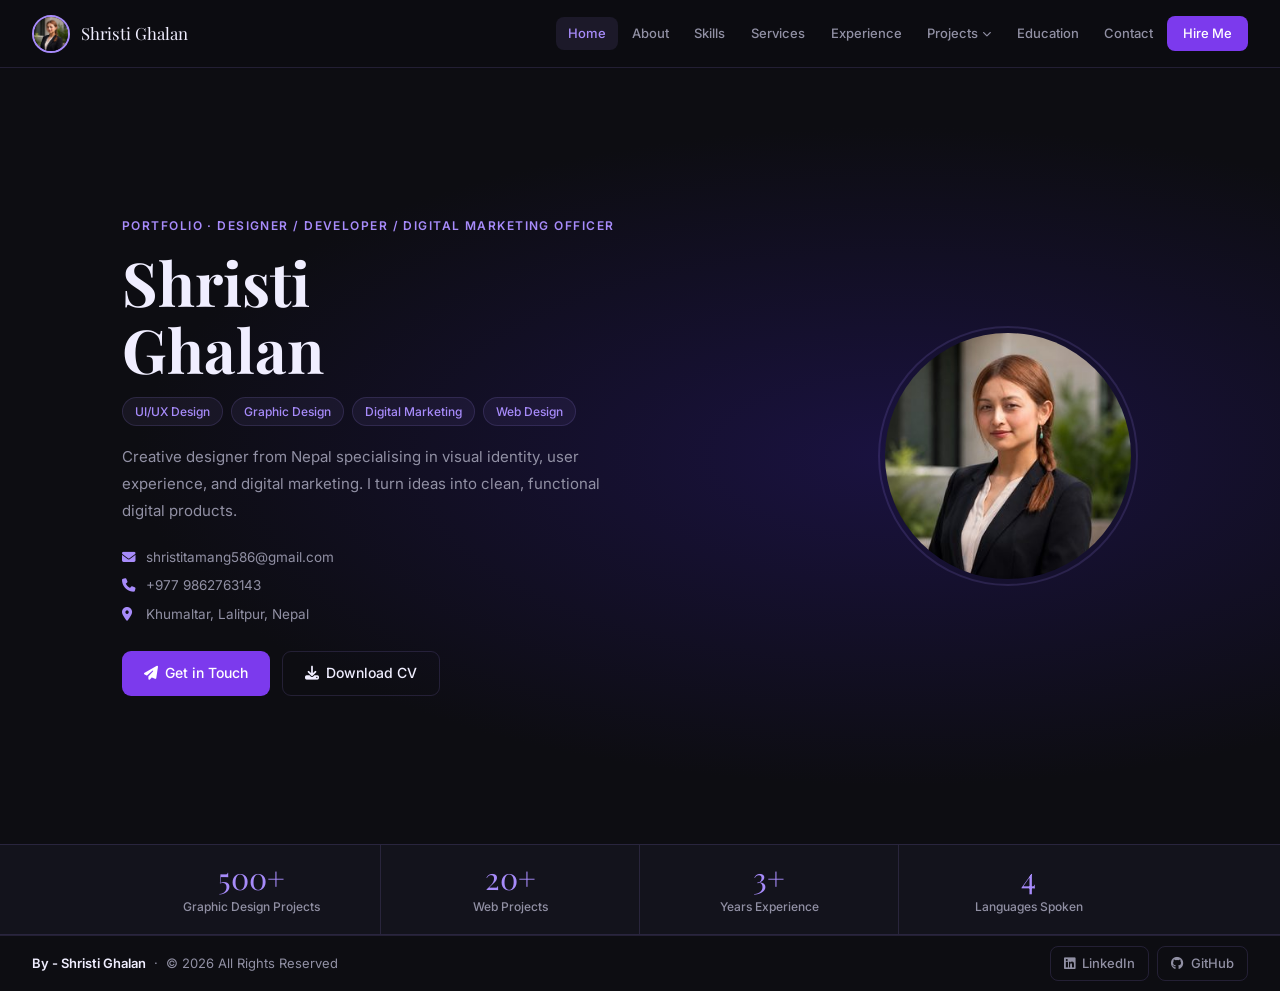
==== index.html @ a7d2b502 "Updated website design and content" ====
<!DOCTYPE html>
<html lang="en">
<head>
  <meta charset="UTF-8" />
  <meta name="viewport" content="width=device-width, initial-scale=1.0" />
  <title>Shristi Ghalan — Portfolio</title>
  <link rel="stylesheet" href="https://cdnjs.cloudflare.com/ajax/libs/font-awesome/6.5.0/css/all.min.css"/>
  <link href="https://fonts.googleapis.com/css2?family=Inter:wght@300;400;500;600;700&family=Playfair+Display:wght@700&display=swap" rel="stylesheet"/>
  <style>
    *,*::before,*::after{box-sizing:border-box;margin:0;padding:0}
    :root{
      --bg:#0d0d12;--bg2:#13131c;--bg3:#1a1a26;
      --accent:#a78bfa;--accent2:#7c3aed;
      --text:#f0eeff;--muted:#9190a4;
      --border:rgba(167,139,250,0.15);--radius:12px;
      --nav-h:68px;--footer-h:56px;
    }
    body{font-family:'Inter',sans-serif;background:var(--bg);color:var(--text);font-size:15px;line-height:1.6;min-height:100vh;display:flex;flex-direction:column;}

    /* ── NAV ── */
    nav{
      position:fixed;top:0;left:0;right:0;height:var(--nav-h);
      background:rgba(13,13,18,0.96);backdrop-filter:blur(16px);
      border-bottom:1px solid var(--border);z-index:1000;
      display:flex;align-items:center;justify-content:space-between;padding:0 2rem;gap:1rem;
    }
    .nav-brand{display:flex;align-items:center;gap:11px;cursor:pointer;text-decoration:none;flex-shrink:0;}
    .nav-avatar{width:38px;height:38px;border-radius:50%;border:2px solid var(--accent);object-fit:cover;flex-shrink:0;}
    .nav-name{font-family:'Playfair Display',serif;font-size:1.05rem;color:var(--text);line-height:1.1;}
    .nav-name small{display:block;font-family:'Inter',sans-serif;font-size:10.5px;color:var(--muted);font-weight:400;margin-top:1px;}
    .nav-links{display:flex;list-style:none;gap:0.1rem;align-items:center;flex-wrap:nowrap;}
    .nav-links>li{position:relative;}
    .nav-links>li>a,.nav-links>li>span{
      display:flex;align-items:center;gap:4px;padding:6px 12px;border-radius:8px;
      font-size:13px;font-weight:500;color:var(--muted);text-decoration:none;
      transition:color 0.2s,background 0.2s;cursor:pointer;white-space:nowrap;user-select:none;
    }
    .nav-links>li>a:hover,.nav-links>li>span:hover{color:var(--text);background:rgba(167,139,250,0.08);}
    .nav-links>li>a.active{color:var(--accent);background:rgba(167,139,250,0.1);}
    .chevron{font-size:9px;transition:transform 0.2s;}
    .nav-links li:hover .chevron{transform:rotate(180deg);}
    .dropdown{
      display:none;position:absolute;top:calc(100% + 6px);left:0;
      background:var(--bg2);border:1px solid var(--border);border-radius:var(--radius);
      min-width:195px;padding:6px;box-shadow:0 20px 50px rgba(0,0,0,0.6);
    }
    .nav-links li:hover .dropdown,.nav-links li:focus-within .dropdown{display:block;}
    .dropdown a{display:flex;align-items:center;gap:9px;padding:8px 12px;border-radius:8px;font-size:13px;color:var(--muted);text-decoration:none;transition:color 0.2s,background 0.2s;cursor:pointer;}
    .dropdown a:hover{color:var(--text);background:rgba(167,139,250,0.1);}
    .dropdown a i{width:15px;color:var(--accent);font-size:12px;}
    .nav-cta{background:var(--accent2)!important;color:#fff!important;border-radius:8px!important;padding:7px 16px!important;}
    .nav-cta:hover{background:#6d28d9!important;}

    /* ── CONTENT ── */
    #page-content{margin-top:var(--nav-h);flex:1;min-height:calc(100vh - var(--nav-h) - var(--footer-h));opacity:1;transition:opacity 0.18s ease;}
    #page-content.fade{opacity:0;}

    /* ── FOOTER ── */
    footer{
      height:var(--footer-h);border-top:1px solid var(--border);
      background:rgba(13,13,18,0.96);
      display:flex;align-items:center;justify-content:space-between;
      padding:0 2rem;flex-shrink:0;
    }
    .footer-brand{display:flex;align-items:center;gap:10px;}
    .footer-avatar{width:30px;height:30px;border-radius:50%;border:1.5px solid var(--border);object-fit:cover;}
    .footer-name{font-size:13px;color:var(--muted);}
    .footer-name strong{color:var(--text);font-weight:600;}
    .footer-socials{display:flex;gap:8px;}
    .social-btn{display:inline-flex;align-items:center;gap:7px;padding:6px 13px;border-radius:8px;background:transparent;border:1px solid var(--border);color:var(--muted);font-size:13px;font-weight:500;text-decoration:none;transition:all 0.2s;}
    .social-btn:hover{border-color:var(--accent);color:var(--accent);}

    /* ── SHARED ── */
    .page{max-width:1100px;margin:0 auto;padding:2.75rem 2rem 2rem;}
    .section-tag{font-size:11px;font-weight:600;letter-spacing:0.12em;color:var(--accent);text-transform:uppercase;margin-bottom:5px;}
    .section-title{font-family:'Playfair Display',serif;font-size:2rem;color:var(--text);margin-bottom:6px;}
    .section-divider{width:38px;height:3px;background:var(--accent2);border-radius:2px;margin-bottom:1.75rem;}
    .btn{display:inline-flex;align-items:center;gap:7px;padding:10px 22px;border-radius:9px;font-size:14px;font-weight:500;cursor:pointer;transition:all 0.2s;text-decoration:none;}
    .btn-primary{background:var(--accent2);color:#fff;border:none;}
    .btn-primary:hover{background:#6d28d9;transform:translateY(-1px);}
    .btn-outline{background:transparent;color:var(--text);border:1px solid var(--border);}
    .btn-outline:hover{border-color:var(--accent);color:var(--accent);transform:translateY(-1px);}
    .card{background:var(--bg2);border:1px solid var(--border);border-radius:var(--radius);}

    /* ── HOME ── */
    .hero-wrap{min-height:calc(100vh - var(--nav-h) - var(--footer-h));display:flex;align-items:center;background:radial-gradient(ellipse at 70% 50%,#1a1240 0%,#0d0d12 60%);}
    .hero-inner{max-width:1100px;margin:0 auto;padding:2.5rem 2rem;display:grid;grid-template-columns:1fr 300px;gap:3rem;align-items:center;width:100%;}
    .hero-label{font-size:12px;font-weight:600;letter-spacing:0.12em;color:var(--accent);text-transform:uppercase;margin-bottom:0.85rem;}
    .hero-name{font-family:'Playfair Display',serif;font-size:clamp(2.4rem,5vw,3.8rem);line-height:1.1;margin-bottom:0.85rem;}
    .role-badge{font-size:12px;font-weight:500;padding:4px 12px;border-radius:20px;border:1px solid var(--border);color:var(--accent);background:rgba(167,139,250,0.07);}
    .hero-contacts a{display:flex;align-items:center;gap:8px;font-size:13.5px;color:var(--muted);text-decoration:none;transition:color 0.2s;}
    .hero-contacts a:hover{color:var(--accent);}
    .hero-contacts a i{width:16px;color:var(--accent);}
    .hero-img-ring{width:260px;height:260px;border-radius:50%;border:2px solid var(--border);padding:5px;margin:0 auto;}
    .hero-img-ring img{width:100%;height:100%;object-fit:cover;border-radius:50%;}
    .stats-bar{background:var(--bg2);border-top:1px solid var(--border);border-bottom:1px solid var(--border);}
    .stats-inner{max-width:1100px;margin:0 auto;padding:0 2rem;display:grid;grid-template-columns:repeat(4,1fr);}
    .stat-item{padding:1.1rem 1rem;text-align:center;border-right:1px solid var(--border);}
    .stat-item:last-child{border-right:none;}
    .stat-num{font-family:'Playfair Display',serif;font-size:1.9rem;color:var(--accent);line-height:1;margin-bottom:4px;}
    .stat-label{font-size:12px;color:var(--muted);font-weight:500;}

    /* ── ABOUT ── */
    .about-grid{display:grid;grid-template-columns:1fr 1fr;gap:2.5rem;}
    .about-text{font-size:15px;color:var(--muted);line-height:1.85;}
    .about-hl{color:var(--text);font-weight:500;}
    .chip{font-size:12px;padding:4px 12px;border-radius:20px;background:var(--bg3);border:1px solid var(--border);color:var(--muted);}
    .info-card{padding:14px 18px;margin-bottom:10px;}
    .info-card:last-child{margin-bottom:0;}
    .info-card .lbl{font-size:11px;color:var(--muted);margin-bottom:3px;}
    .info-card .val{font-size:14.5px;font-weight:600;color:var(--text);}
    .info-card .sub{font-size:13px;color:var(--accent);margin-top:1px;}

    /* ── SKILLS ── */
    .skills-grid{display:grid;grid-template-columns:repeat(auto-fill,minmax(195px,1fr));gap:11px;}
    .skill-card{padding:13px 15px;display:flex;align-items:center;gap:11px;transition:border-color 0.2s,transform 0.2s;}
    .skill-card:hover{border-color:var(--accent);transform:translateY(-2px);}
    .skill-icon{width:34px;height:34px;border-radius:8px;background:rgba(167,139,250,0.12);display:flex;align-items:center;justify-content:center;color:var(--accent);font-size:15px;flex-shrink:0;}
    .skill-name{font-size:13px;font-weight:500;color:var(--text);}

    /* ── SERVICES ── */
    .services-grid{display:grid;grid-template-columns:repeat(auto-fill,minmax(160px,1fr));gap:12px;}
    .service-card{padding:20px 14px;text-align:center;transition:border-color 0.2s,transform 0.2s;}
    .service-card:hover{border-color:var(--accent);transform:translateY(-3px);}
    .service-card i{font-size:24px;color:var(--accent);margin-bottom:9px;display:block;}
    .service-card span{font-size:13px;font-weight:500;color:var(--text);}

    /* ── EXPERIENCE ── */
    .timeline{border-left:2px solid var(--border);padding-left:1.5rem;margin-left:0.5rem;}
    .exp-item{position:relative;padding-bottom:2rem;}
    .exp-item:last-child{padding-bottom:0;}
    .exp-dot{position:absolute;left:-1.95rem;top:6px;width:12px;height:12px;border-radius:50%;background:var(--accent);border:2px solid var(--bg);}
    .exp-dot.current{background:#22c55e;box-shadow:0 0 0 4px rgba(34,197,94,0.15);}
    .exp-company{font-size:11px;font-weight:600;letter-spacing:0.08em;color:var(--accent);text-transform:uppercase;margin-bottom:2px;}
    .exp-role{font-size:15px;font-weight:600;color:var(--text);margin-bottom:3px;}
    .exp-period{font-size:12px;color:var(--muted);margin-bottom:5px;}
    .exp-desc{font-size:13.5px;color:var(--muted);line-height:1.65;}
    .exp-bullets{font-size:13px;color:var(--muted);line-height:1.7;padding-left:1rem;margin-top:4px;}
    .exp-bullets li{margin-bottom:2px;}

    /* ── PROJECTS ── */
    .proj-tabs{display:flex;gap:8px;flex-wrap:wrap;margin-bottom:1.5rem;}
    .proj-tab{padding:6px 15px;border-radius:20px;font-size:13px;font-weight:500;border:1px solid var(--border);color:var(--muted);cursor:pointer;transition:all 0.2s;background:transparent;}
    .proj-tab:hover{border-color:var(--accent);color:var(--accent);}
    .proj-tab.active{background:var(--accent2);border-color:var(--accent2);color:#fff;}
    .proj-grid{display:grid;grid-template-columns:1fr 1fr;gap:14px;}
    .proj-card{padding:1.4rem;transition:border-color 0.2s,transform 0.2s;}
    .proj-card:hover{border-color:var(--accent);transform:translateY(-2px);}
    .proj-card-top{display:flex;align-items:flex-start;justify-content:space-between;margin-bottom:10px;}
    .proj-icon{width:42px;height:42px;border-radius:10px;background:rgba(167,139,250,0.12);display:flex;align-items:center;justify-content:center;color:var(--accent);font-size:19px;}
    .proj-tag{font-size:11px;padding:3px 10px;border-radius:20px;border:1px solid var(--border);color:var(--muted);}
    .proj-title{font-size:15px;font-weight:600;color:var(--text);margin-bottom:5px;}
    .proj-desc{font-size:13px;color:var(--muted);line-height:1.6;margin-bottom:0.85rem;}
    .proj-link{display:inline-flex;align-items:center;gap:6px;font-size:13px;font-weight:500;color:var(--accent);text-decoration:none;transition:gap 0.2s;}
    .proj-link:hover{gap:10px;}

    /* ── EDUCATION ── */
    .edu-card{padding:15px 20px;display:grid;grid-template-columns:1fr auto;gap:8px;align-items:start;margin-bottom:10px;}
    .edu-card:last-child{margin-bottom:0;}
    .edu-degree{font-size:15px;font-weight:600;color:var(--text);}
    .edu-school{font-size:13px;color:var(--muted);margin-top:2px;}
    .edu-year{font-size:12px;color:var(--accent);font-weight:500;white-space:nowrap;}

    /* ── CONTACT ── */
    .contact-grid{display:grid;grid-template-columns:1fr 1fr;gap:1.5rem;align-items:start;}
    .contact-row{display:flex;align-items:center;gap:12px;padding:13px 15px;margin-bottom:10px;}
    .contact-row:last-child{margin-bottom:0;}
    .contact-row-icon{width:36px;height:36px;border-radius:8px;background:rgba(167,139,250,0.12);display:flex;align-items:center;justify-content:center;color:var(--accent);font-size:15px;flex-shrink:0;}
    .contact-row-text span{display:block;font-size:11px;color:var(--muted);margin-bottom:2px;}
    .contact-row-text a,.contact-row-text p{font-size:14px;font-weight:500;color:var(--text);text-decoration:none;}
    .contact-row-text a:hover{color:var(--accent);}
    .contact-cta{background:linear-gradient(135deg,#1a1240,#1a1a26);border:1px solid var(--border);border-radius:var(--radius);padding:1.75rem;display:flex;flex-direction:column;gap:1rem;}
    .contact-cta h3{font-family:'Playfair Display',serif;font-size:1.4rem;color:var(--text);}
    .contact-cta p{font-size:14px;color:var(--muted);line-height:1.7;}

    /* ── HAMBURGER ── */
    .hamburger{
      display:none;flex-direction:column;justify-content:center;align-items:center;
      width:38px;height:38px;gap:5px;cursor:pointer;background:transparent;
      border:1px solid var(--border);border-radius:8px;flex-shrink:0;
      transition:border-color 0.2s;
    }
    .hamburger:hover{border-color:var(--accent);}
    .hamburger span{
      display:block;width:18px;height:2px;background:var(--muted);
      border-radius:2px;transition:all 0.3s ease;transform-origin:center;
    }
    .hamburger.open span:nth-child(1){transform:translateY(7px) rotate(45deg);background:var(--accent);}
    .hamburger.open span:nth-child(2){opacity:0;transform:scaleX(0);}
    .hamburger.open span:nth-child(3){transform:translateY(-7px) rotate(-45deg);background:var(--accent);}

    /* ── MOBILE NAV DRAWER ── */
    .mobile-nav{
      display:none;position:fixed;top:var(--nav-h);left:0;right:0;
      background:rgba(13,13,18,0.98);backdrop-filter:blur(20px);
      border-bottom:1px solid var(--border);z-index:999;
      padding:1rem 1.25rem 1.25rem;
      transform:translateY(-10px);opacity:0;
      transition:transform 0.25s ease,opacity 0.25s ease;
      pointer-events:none;
    }
    .mobile-nav.open{transform:translateY(0);opacity:1;pointer-events:all;}
    .mobile-nav a,.mobile-nav .mob-section-label{
      display:block;padding:10px 12px;border-radius:8px;
      font-size:14px;font-weight:500;color:var(--muted);text-decoration:none;
      transition:color 0.2s,background 0.2s;cursor:pointer;
    }
    .mobile-nav a:hover{color:var(--text);background:rgba(167,139,250,0.08);}
    .mobile-nav a.active{color:var(--accent);}
    .mobile-nav .mob-section-label{
      font-size:10px;font-weight:600;letter-spacing:0.1em;color:var(--accent);
      text-transform:uppercase;padding:10px 12px 4px;cursor:default;
    }
    .mobile-nav .mob-divider{height:1px;background:var(--border);margin:8px 0;}
    .mobile-nav .mob-cta{
      display:block;margin-top:10px;text-align:center;
      background:var(--accent2);color:#fff!important;border-radius:8px;
      padding:10px 16px;font-size:14px;font-weight:600;
    }
    .mobile-nav .mob-cta:hover{background:#6d28d9!important;}

    @media(max-width:768px){
      .hero-inner{grid-template-columns:1fr;}
      .hero-img-ring{display:none;}
      .stats-inner{grid-template-columns:repeat(2,1fr);}
      .stat-item:nth-child(2){border-right:none;}
      .about-grid,.contact-grid{grid-template-columns:1fr;}
      .proj-grid{grid-template-columns:1fr;}
      nav{padding:0 1rem;}
      .nav-name small{display:none;}
      .nav-links{display:none;}
      .hamburger{display:flex;}
      .mobile-nav{display:block;}
    }
  </style>
</head>
<body>

<nav>
  <span class="nav-brand" onclick="navigate('home')">
    <img src="[data-uri]" alt="Shristi" class="nav-avatar"/>
    <span class="nav-name">Shristi Ghalan</span>
  </span>
  <button class="hamburger" id="hamburger" aria-label="Toggle menu">
    <span></span><span></span><span></span>
  </button>
  <ul class="nav-links">
    <li><a data-page="home">Home</a></li>
    <li><a data-page="about">About</a></li>
    <li><a data-page="skills">Skills</a></li>
    <li><a data-page="services">Services</a></li>
    <li><a data-page="experience">Experience</a></li>
    <li>
      <span data-page="projects">Projects <i class="fas fa-chevron-down chevron"></i></span>
      <div class="dropdown">
        <a data-page="projects" data-filter="all"><i class="fas fa-layer-group"></i> All Projects</a>
        <a data-page="projects" data-filter="uiux"><i class="fas fa-pen-nib"></i> UI/UX Designs</a>
        <a data-page="projects" data-filter="graphic"><i class="fas fa-palette"></i> Graphic Design</a>
        <a data-page="projects" data-filter="web"><i class="fas fa-code"></i> Web Projects</a>
        <a data-page="projects" data-filter="marketing"><i class="fas fa-bullhorn"></i> Marketing Work</a>
      </div>
    </li>
    <li><a data-page="education">Education</a></li>
    <li><a data-page="contact">Contact</a></li>
    <li><a data-page="contact" class="nav-cta">Hire Me</a></li>
  </ul>
</nav>

<!-- MOBILE NAV DRAWER -->
<div class="mobile-nav" id="mobile-nav">
  <a data-page="home" class="mob-link">Home</a>
  <a data-page="about" class="mob-link">About</a>
  <a data-page="skills" class="mob-link">Skills</a>
  <a data-page="services" class="mob-link">Services</a>
  <a data-page="experience" class="mob-link">Experience</a>
  <div class="mob-divider"></div>
  <p class="mob-section-label">Projects</p>
  <a data-page="projects" data-filter="all" class="mob-link">· All Projects</a>
  <a data-page="projects" data-filter="uiux" class="mob-link">· UI/UX Designs</a>
  <a data-page="projects" data-filter="graphic" class="mob-link">· Graphic Design</a>
  <a data-page="projects" data-filter="web" class="mob-link">· Web Projects</a>
  <a data-page="projects" data-filter="marketing" class="mob-link">· Marketing Work</a>
  <div class="mob-divider"></div>
  <a data-page="education" class="mob-link">Education</a>
  <a data-page="contact" class="mob-cta mob-link">Hire Me</a>
</div>

<div id="page-content"></div>

<footer>
  <div class="footer-brand">
    <span class="footer-name"><strong>By - Shristi Ghalan</strong> &nbsp;·&nbsp; © 2026 All Rights Reserved</span>
  </div>
  <div class="footer-socials">
    <a href="https://www.linkedin.com/in/shristi-ghalan-7a5aa1260/" class="social-btn" target="_blank"><i class="fab fa-linkedin"></i> LinkedIn</a>
    <a href="https://github.com/shristi-pro" class="social-btn" target="_blank"><i class="fab fa-github"></i> GitHub</a>
  </div>
</footer>

<!-- TEMPLATES -->
<template id="tpl-home">
<div class="hero-wrap">
  <div class="hero-inner">
    <div>
      <p class="hero-label">Portfolio · Designer / Developer / Digital Marketing Officer</p>
      <h1 class="hero-name">Shristi<br>Ghalan</h1>
      <div style="display:flex;flex-wrap:wrap;gap:8px;margin-bottom:1.1rem;">
        <span class="role-badge">UI/UX Design</span>
        <span class="role-badge">Graphic Design</span>
        <span class="role-badge">Digital Marketing</span>
        <span class="role-badge">Web Design</span>
      </div>
      <p style="font-size:15px;color:var(--muted);line-height:1.8;max-width:500px;margin-bottom:1.4rem;">
        Creative designer from Nepal specialising in visual identity, user experience, and digital marketing.
        I turn ideas into clean, functional digital products.
      </p>
      <div class="hero-contacts" style="display:flex;flex-direction:column;gap:7px;margin-bottom:1.6rem;">
        <a href="mailto:shristitamang586@gmail.com"><i class="fas fa-envelope"></i> shristitamang586@gmail.com</a>
        <a href="tel:+9779862763143"><i class="fas fa-phone"></i> +977 9862763143</a>
        <a><i class="fas fa-map-marker-alt"></i> Khumaltar, Lalitpur, Nepal</a>
      </div>
      <div style="display:flex;gap:12px;flex-wrap:wrap;">
        <a class="btn btn-primary" onclick="navigate('contact')"><i class="fas fa-paper-plane"></i> Get in Touch</a>
        <a href="images/Shristi-Ghalan-CV.pdf" class="btn btn-outline" download><i class="fas fa-download"></i> Download CV</a>
      </div>
    </div>
    <div>
      <div class="hero-img-ring">
        <img src="[data-uri]" alt="Shristi Ghalan"/>
      </div>
    </div>
  </div>
</div>
<div class="stats-bar">
  <div class="stats-inner">
    <div class="stat-item"><div class="stat-num">500+</div><div class="stat-label">Graphic Design Projects</div></div>
    <div class="stat-item"><div class="stat-num">20+</div><div class="stat-label">Web Projects</div></div>
    <div class="stat-item"><div class="stat-num">3+</div><div class="stat-label">Years Experience</div></div>
    <div class="stat-item"><div class="stat-num">4</div><div class="stat-label">Languages Spoken</div></div>
  </div>
</div>
</template>

<template id="tpl-about">
<div class="page">
  <p class="section-tag">About</p>
  <h2 class="section-title">Designing with purpose &amp; clarity</h2>
  <div class="section-divider"></div>
  <div class="about-grid">
    <div>
      <p class="about-text">I'm a <span class="about-hl">UI/UX Designer, Graphic Designer, and Web Developer</span> based in Lalitpur, Nepal. I specialise in turning complex ideas into visually appealing, functional digital products — from brand identities to full web experiences.</p>
      <p class="about-text" style="margin-top:0.9rem;">My background spans digital marketing, front-end development, and branding, giving me a well-rounded view of how design, code, and strategy intersect to deliver real results.</p>
      <p class="about-text" style="margin-top:0.9rem;">Born: <span class="about-hl">20 September 2003</span>, Konjyosome, Lalitpur. Nationality: <span class="about-hl">Nepalese</span>.</p>
      <div style="margin-top:1.5rem;">
        <p style="font-size:12px;font-weight:600;letter-spacing:0.08em;color:var(--accent);text-transform:uppercase;margin-bottom:8px;">Languages</p>
        <div style="display:flex;flex-wrap:wrap;gap:8px;">
          <span class="chip">English</span><span class="chip">Nepali</span><span class="chip">Hindi</span><span class="chip">Tamang</span>
        </div>
      </div>
      <div style="margin-top:1.75rem;display:flex;gap:12px;flex-wrap:wrap;">
        <a class="btn btn-primary" onclick="navigate('contact')"><i class="fas fa-paper-plane"></i> Get in Touch</a>
        <a href="images/Shristi-Ghalan-CV.pdf" class="btn btn-outline" download><i class="fas fa-download"></i> Download CV</a>
      </div>
    </div>
    <div>
      <div class="card info-card"><p class="lbl">Current Role</p><p class="val">Digital Marketing Officer / Graphic Designer / SEO</p><p class="sub">Velonix Technologies · May 2026 – Present</p></div>
      <div class="card info-card"><p class="lbl">Available for</p><p class="val">Freelance &amp; Full-time Roles</p></div>
      <div class="card info-card"><p class="lbl">Tools I use daily</p><p class="val">Canva · WordPress · VS Code · Metricool · ClickUp · Social media platforms (Instagram, Facebook, Twitter, LinkedIn, Tiktok) </p></div>
    </div>
  </div>
</div>
</template>

<template id="tpl-skills">
<div class="page">
  <p class="section-tag">Capabilities</p>
  <h2 class="section-title">Skills</h2>
  <div class="section-divider"></div>
  <div style="margin-bottom:1.5rem;">
    <p style="font-size:12px;font-weight:600;letter-spacing:0.08em;color:var(--accent);text-transform:uppercase;margin-bottom:10px;">UI/UX &amp; Graphic Design</p>
    <div class="skills-grid">
      <div class="card skill-card"><div class="skill-icon"><i class="fas fa-pencil-ruler"></i></div><span class="skill-name">UI/UX Design &amp; Wireframing</span></div>
      <div class="card skill-card"><div class="skill-icon"><i class="fas fa-mobile-alt"></i></div><span class="skill-name">Responsive Design</span></div>
      <div class="card skill-card"><div class="skill-icon"><i class="fas fa-paint-brush"></i></div><span class="skill-name">Graphic Design &amp; Branding</span></div>
      <div class="card skill-card"><div class="skill-icon"><i class="fas fa-layer-group"></i></div><span class="skill-name">Brand Identity Design</span></div>
      <div class="card skill-card"><div class="skill-icon"><i class="fas fa-image"></i></div><span class="skill-name">Social Media &amp; Poster Design</span></div>
      <div class="card skill-card"><div class="skill-icon"><i class="fab fa-figma"></i></div><span class="skill-name">Figma &amp; Canva</span></div>
    </div>
  </div>
  <div style="margin-bottom:1.5rem;">
    <p style="font-size:12px;font-weight:600;letter-spacing:0.08em;color:var(--accent);text-transform:uppercase;margin-bottom:10px;">Digital Marketing &amp; Web</p>
    <div class="skills-grid">
      <div class="card skill-card"><div class="skill-icon"><i class="fas fa-bullhorn"></i></div><span class="skill-name">Social Media Marketing</span></div>
      <div class="card skill-card"><div class="skill-icon"><i class="fas fa-search"></i></div><span class="skill-name">SEO</span></div>
      <div class="card skill-card"><div class="skill-icon"><i class="fab fa-wordpress"></i></div><span class="skill-name">WordPress</span></div>
      <div class="card skill-card"><div class="skill-icon"><i class="fas fa-code"></i></div><span class="skill-name">HTML &amp; CSS</span></div>
      <div class="card skill-card"><div class="skill-icon"><i class="fas fa-chart-line"></i></div><span class="skill-name">Content Planning &amp; Strategy</span></div>
      <div class="card skill-card"><div class="skill-icon"><i class="fas fa-video"></i></div><span class="skill-name">Content Creation</span></div>
    </div>
  </div>
  <div>
    <p style="font-size:12px;font-weight:600;letter-spacing:0.08em;color:var(--accent);text-transform:uppercase;margin-bottom:10px;">Tools &amp; Professional</p>
    <div class="skills-grid">
      <div class="card skill-card"><div class="skill-icon"><i class="fas fa-tasks"></i></div><span class="skill-name">ClickUp (Project Management)</span></div>
      <div class="card skill-card"><div class="skill-icon"><i class="fas fa-file-word"></i></div><span class="skill-name">Microsoft Office Suite</span></div>
      <div class="card skill-card"><div class="skill-icon"><i class="fas fa-users"></i></div><span class="skill-name">Team Collaboration</span></div>
      <div class="card skill-card"><div class="skill-icon"><i class="fas fa-lightbulb"></i></div><span class="skill-name">Creative Thinking</span></div>
    </div>
  </div>
</div>
</template>

<template id="tpl-services">
<div class="page">
  <p class="section-tag">What I offer</p>
  <h2 class="section-title">Services</h2>
  <div class="section-divider"></div>
  <div class="services-grid">
    <div class="card service-card"><i class="fas fa-pen-nib"></i><span>UI/UX Design</span></div>
    <div class="card service-card"><i class="fas fa-globe"></i><span>Website Design</span></div>
    <div class="card service-card"><i class="fas fa-code"></i><span>Front-End Development</span></div>
    <div class="card service-card"><i class="fas fa-trademark"></i><span>Logo Design</span></div>
    <div class="card service-card"><i class="fas fa-image"></i><span>Poster Design</span></div>
    <div class="card service-card"><i class="fas fa-fingerprint"></i><span>Brand Identity</span></div>
    <div class="card service-card"><i class="fas fa-share-alt"></i><span>Social Media Design</span></div>
    <div class="card service-card"><i class="fas fa-box-open"></i><span>Packaging Design</span></div>
    <div class="card service-card"><i class="fas fa-search"></i><span>SEO</span></div>
    <div class="card service-card"><i class="fab fa-wordpress"></i><span>WordPress Management</span></div>
  </div>
  <div style="margin-top:2rem;background:var(--bg2);border:1px solid var(--border);border-radius:var(--radius);padding:1.75rem;display:flex;align-items:center;justify-content:space-between;flex-wrap:wrap;gap:1.25rem;">
    <div>
      <p style="font-size:1.05rem;font-weight:600;color:var(--text);margin-bottom:5px;">Ready to work together?</p>
      <p style="font-size:14px;color:var(--muted);">Let's discuss your project and bring your vision to life.</p>
    </div>
    <a class="btn btn-primary" onclick="navigate('contact')"><i class="fas fa-paper-plane"></i> Start a Project</a>
  </div>
</div>
</template>

<template id="tpl-experience">
<div class="page">
  <p class="section-tag">Career</p>
  <h2 class="section-title">Work Experience</h2>
  <div class="section-divider"></div>
  <div class="timeline">
    <div class="exp-item">
      <div class="exp-dot current"></div>
      <p class="exp-company">Velonix Technologies</p>
      <p class="exp-role">Digital Marketing Officer / Graphic Designer</p>
      <p class="exp-period"><i class="fas fa-calendar-alt" style="margin-right:4px;"></i>May 2026 – Present</p>
      <ul class="exp-bullets">
        <li>Designed social media posts, branding, packaging, and promotional graphics.</li>
        <li>Managed digital marketing tasks including SEO and WordPress updates.</li>
        <li>Used ClickUp for project management and collaborated on creative strategies.</li>
      </ul>
    </div>
    <div class="exp-item">
      <div class="exp-dot"></div>
      <p class="exp-company">Laba IT Training Center</p>
      <p class="exp-role">Operations &amp; Digital Marketing Officer</p>
      <p class="exp-period"><i class="fas fa-calendar-alt" style="margin-right:4px;"></i>Feb 2025 – Apr 2026</p>
      <ul class="exp-bullets">
        <li>Supported digital marketing campaigns, content planning, and brand communication.</li>
        <li>Designed social media graphics, promotional materials, and digital content.</li>
        <li>Assisted in website content management and online brand presence.</li>
        <li>Coordinated marketing activities, documentation, and internal communication.</li>
      </ul>
    </div>
    <div class="exp-item">
      <div class="exp-dot"></div>
      <p class="exp-company">Laba IT Training Center</p>
      <p class="exp-role">Digital Marketing Intern</p>
      <p class="exp-period"><i class="fas fa-calendar-alt" style="margin-right:4px;"></i>Sep 2024 – Dec 2024</p>
      <ul class="exp-bullets">
        <li>Assisted in social media management, content creation, and campaign execution.</li>
        <li>Designed marketing materials, promotional graphics, and visual content.</li>
        <li>Gained practical experience in digital marketing and content strategy.</li>
      </ul>
    </div>
    <div class="exp-item">
      <div class="exp-dot"></div>
      <p class="exp-company">WorldLink (Kalash Services Pvt. Ltd.)</p>
      <p class="exp-role">Customer Support Representative</p>
      <p class="exp-period"><i class="fas fa-calendar-alt" style="margin-right:4px;"></i>Jun 2022 – Sep 2022</p>
      <ul class="exp-bullets">
        <li>Handled customer inquiries and communication.</li>
        <li>Solved basic network issues and developed problem-solving skills.</li>
      </ul>
    </div>
  </div>
</div>
</template>

<template id="tpl-projects">
<div class="page">
  <p class="section-tag">Work</p>
  <h2 class="section-title">Projects</h2>
  <div class="section-divider"></div>
  <div class="proj-tabs">
    <button class="proj-tab active" data-filter="all">All</button>
    <button class="proj-tab" data-filter="uiux">UI/UX Design</button>
    <button class="proj-tab" data-filter="graphic">Graphic Design</button>
    <button class="proj-tab" data-filter="web">Web Projects</button>
    <button class="proj-tab" data-filter="marketing">Marketing</button>
  </div>
  <div class="proj-grid" id="proj-grid">
    <div class="card proj-card" data-cat="uiux">
      <div class="proj-card-top"><div class="proj-icon"><i class="fas fa-pen-nib"></i></div><span class="proj-tag">UI/UX</span></div>
      <p class="proj-title">UI/UX Design Portfolio</p>
      <p class="proj-desc">Wireframes, prototypes, and responsive UI designs across web and mobile. Covers user flows, component systems, and interactive prototypes.</p>
      <a href="images/UIUX.pdf" target="_blank" class="proj-link">View Designs <i class="fas fa-arrow-right"></i></a>
    </div>
    <div class="card proj-card" data-cat="graphic">
      <div class="proj-card-top"><div class="proj-icon"><i class="fas fa-palette"></i></div><span class="proj-tag">Graphic</span></div>
      <p class="proj-title">Graphic Design Work</p>
      <p class="proj-desc">Posters, logos, brand identities, and social media graphics for real clients. Includes print-ready and digital-format deliverables.</p>
      <a href="images/Graphics.pdf" target="_blank" class="proj-link">View Designs <i class="fas fa-arrow-right"></i></a>
    </div>
    <div class="card proj-card" data-cat="web">
      <div class="proj-card-top"><div class="proj-icon"><i class="fas fa-code"></i></div><span class="proj-tag">Web</span></div>
      <p class="proj-title">Web Design &amp; Development</p>
      <p class="proj-desc">Responsive website interfaces and landing pages built with HTML, CSS, and Bootstrap. Portfolio websites and UI-focused frontend projects.</p>
      <a href="https://github.com/shristi-pro" target="_blank" class="proj-link">View on GitHub <i class="fas fa-arrow-right"></i></a>
    </div>
    <div class="card proj-card" data-cat="marketing">
      <div class="proj-card-top"><div class="proj-icon"><i class="fas fa-bullhorn"></i></div><span class="proj-tag">Marketing</span></div>
      <p class="proj-title">Digital Marketing Campaigns</p>
      <p class="proj-desc">Social media campaigns, content strategies, SEO work, and WordPress management delivered for multiple organisations across Nepal.</p>
      <a href="#" class="proj-link">View Work <i class="fas fa-arrow-right"></i></a>
    </div>
    <div class="card proj-card" data-cat="uiux web">
      <div class="proj-card-top"><div class="proj-icon"><i class="fas fa-mobile-alt"></i></div><span class="proj-tag">UI/UX · Web</span></div>
      <p class="proj-title">Mobile App Prototypes</p>
      <p class="proj-desc">High-fidelity Figma prototypes for iOS and Android apps — onboarding flows, dashboards, and full design systems.</p>
      <a href="images/UIUX.pdf" target="_blank" class="proj-link">View Prototypes <i class="fas fa-arrow-right"></i></a>
    </div>
    <div class="card proj-card" data-cat="graphic marketing">
      <div class="proj-card-top"><div class="proj-icon"><i class="fas fa-box-open"></i></div><span class="proj-tag">Graphic · Marketing</span></div>
      <p class="proj-title">Brand Identity &amp; Packaging</p>
      <p class="proj-desc">Complete brand identity packages including logo, colour palette, typography guidelines, and product packaging designs.</p>
      <a href="images/Graphics.pdf" target="_blank" class="proj-link">View Designs <i class="fas fa-arrow-right"></i></a>
    </div>
  </div>
</div>
</template>

<template id="tpl-education">
<div class="page">
  <p class="section-tag">Background</p>
  <h2 class="section-title">Education</h2>
  <div class="section-divider"></div>
  <div style="max-width:700px;">
    <div class="card edu-card"><div><p class="edu-degree">B.Sc. Information Technology (Hons)</p><p class="edu-school">Asia Pacific University of Technology &amp; Innovation (APU / APIIT)</p></div><span class="edu-year">2022 – 2025</span></div>
    <div class="card edu-card"><div><p class="edu-degree">+2 Science</p><p class="edu-school">Einstein Academy, Nepal</p></div><span class="edu-year">2019 – 2021</span></div>
  </div>
</div>
</template>

<template id="tpl-contact">
<div class="page">
  <p class="section-tag">Let's Talk</p>
  <h2 class="section-title">Contact Me</h2>
  <div class="section-divider"></div>
  <div class="contact-grid">
    <div>
      <div class="card contact-row"><div class="contact-row-icon"><i class="fas fa-envelope"></i></div><div class="contact-row-text"><span>Email</span><a href="mailto:shristitamang586@gmail.com">shristitamang586@gmail.com</a></div></div>
      <div class="card contact-row"><div class="contact-row-icon"><i class="fas fa-phone"></i></div><div class="contact-row-text"><span>Phone</span><a href="tel:+9779862763143">+977 9862763143</a></div></div>
      <div class="card contact-row"><div class="contact-row-icon"><i class="fas fa-map-marker-alt"></i></div><div class="contact-row-text"><span>Location</span><p>Khumaltar, Lalitpur, Nepal</p></div></div>
      <div style="display:flex;gap:10px;margin-top:12px;flex-wrap:wrap;">
        <a href="https://www.linkedin.com/in/shristi-ghalan-7a5aa1260/" class="social-btn" target="_blank"><i class="fab fa-linkedin"></i> LinkedIn</a>
        <a href="https://github.com/shristi-pro" class="social-btn" target="_blank"><i class="fab fa-github"></i> GitHub</a>
      </div>
    </div>
    <div class="contact-cta">
      <h3>Open to opportunities</h3>
      <p>Whether you need a designer for a project, a freelance collaborator, or want to discuss a full-time role — I'd love to hear from you.</p>
      <a href="mailto:shristitamang586@gmail.com" class="btn btn-primary" style="align-self:flex-start;"><i class="fas fa-paper-plane"></i> Send Email</a>
      <a href="images/Shristi-Ghalan-CV.pdf" class="btn btn-outline" download style="align-self:flex-start;"><i class="fas fa-download"></i> Download CV</a>
    </div>
  </div>
</div>
</template>

<script>
  const content = document.getElementById('page-content');
  let currentPage = '';
  let pendingFilter = null;

  function navigate(page, filter) {
    if (page === currentPage && !filter) return;
    pendingFilter = filter || null;
    content.classList.add('fade');
    setTimeout(() => loadPage(page), 180);
  }

  function loadPage(page) {
    const tpl = document.getElementById('tpl-' + page);
    if (!tpl) return;
    content.innerHTML = '';
    content.appendChild(tpl.content.cloneNode(true));
    if (page === 'projects') {
      const filter = pendingFilter || 'all';
      pendingFilter = null;
      activateProjectFilter(filter);
      content.querySelectorAll('.proj-tab').forEach(tab => {
        tab.addEventListener('click', () => activateProjectFilter(tab.dataset.filter));
      });
    }
    currentPage = page;
    document.querySelectorAll('.nav-links [data-page]').forEach(el => el.classList.remove('active'));
    document.querySelectorAll(`.nav-links [data-page="${page}"]`).forEach(el => el.classList.add('active'));
    content.classList.remove('fade');
    window.scrollTo(0, 0);
  }

  function activateProjectFilter(filter) {
    document.querySelectorAll('.proj-tab').forEach(t => t.classList.toggle('active', t.dataset.filter === filter));
    document.querySelectorAll('#proj-grid .proj-card').forEach(card => {
      const cats = card.dataset.cat || '';
      card.style.display = (filter === 'all' || cats.includes(filter)) ? '' : 'none';
    });
  }

  document.querySelector('nav').addEventListener('click', e => {
    const el = e.target.closest('[data-page]');
    if (!el) return;
    e.preventDefault();
    navigate(el.dataset.page, el.dataset.filter || null);
  });

  // Hamburger toggle
  const hamburger = document.getElementById('hamburger');
  const mobileNav = document.getElementById('mobile-nav');

  hamburger.addEventListener('click', () => {
    hamburger.classList.toggle('open');
    mobileNav.classList.toggle('open');
  });

  // Mobile nav link clicks
  mobileNav.addEventListener('click', e => {
    const el = e.target.closest('[data-page]');
    if (!el) return;
    e.preventDefault();
    hamburger.classList.remove('open');
    mobileNav.classList.remove('open');
    navigate(el.dataset.page, el.dataset.filter || null);
  });

  // Close mobile nav when clicking outside
  document.addEventListener('click', e => {
    if (!hamburger.contains(e.target) && !mobileNav.contains(e.target)) {
      hamburger.classList.remove('open');
      mobileNav.classList.remove('open');
    }
  });

  loadPage('home');
</script>
</body>
</html>
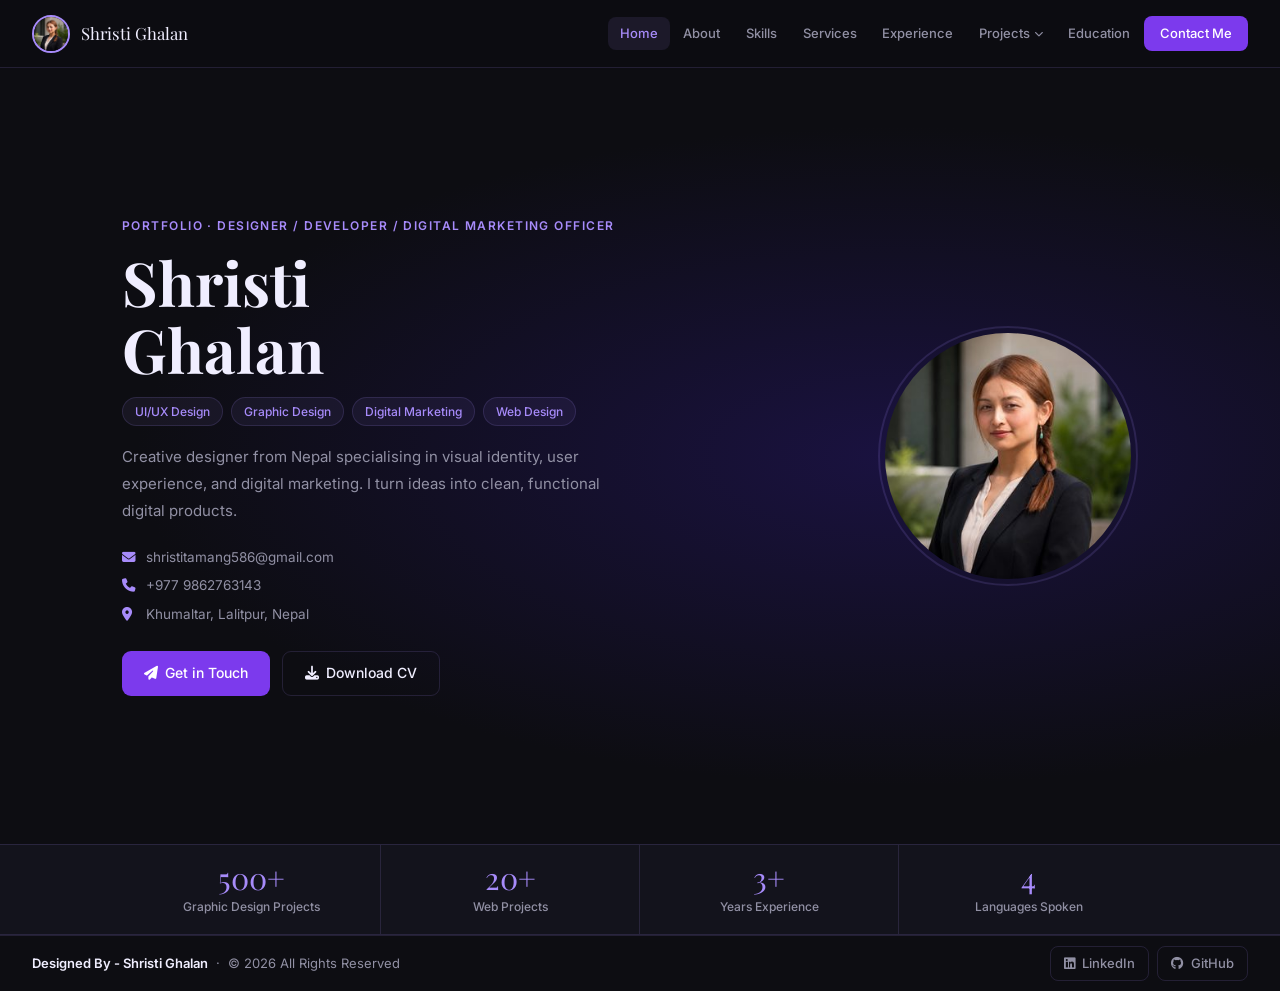
==== commit 5bae22ca: "Updated website design and content" ====
--- a/index.html
+++ b/index.html
@@ -173,6 +173,27 @@
     .contact-cta h3{font-family:'Playfair Display',serif;font-size:1.4rem;color:var(--text);}
     .contact-cta p{font-size:14px;color:var(--muted);line-height:1.7;}
 
+    /* Contact Form */
+    .contact-form-wrap{background:linear-gradient(135deg,rgba(124,58,237,0.08),rgba(79,31,207,0.04));border:1px solid var(--border);border-radius:var(--radius);padding:1.75rem;}
+    .contact-form-wrap h3{font-family:'Playfair Display',serif;font-size:1.35rem;color:var(--text);margin-bottom:4px;}
+    .contact-form-wrap p{font-size:13px;color:var(--muted);margin-bottom:1.25rem;}
+    .form-row{display:grid;grid-template-columns:1fr 1fr;gap:12px;}
+    .form-group{margin-bottom:12px;}
+    .form-group label{display:block;font-size:11px;font-weight:700;letter-spacing:0.08em;color:var(--muted);text-transform:uppercase;margin-bottom:6px;}
+    .form-group input,.form-group textarea,.form-group select{
+      width:100%;padding:10px 14px;background:var(--bg3);
+      border:1px solid var(--border);border-radius:var(--radius-sm);
+      color:var(--text);font-family:'Inter',sans-serif;font-size:14px;
+      transition:border-color 0.2s,box-shadow 0.2s;outline:none;resize:none;
+    }
+    .form-group input:focus,.form-group textarea:focus,.form-group select:focus{
+      border-color:var(--accent);box-shadow:0 0 0 3px rgba(167,139,250,0.1);
+    }
+    .form-group textarea{height:110px;}
+    .form-group select option{background:var(--bg3);}
+    .form-success{display:none;background:rgba(34,197,94,0.08);border:1px solid rgba(34,197,94,0.25);border-radius:var(--radius-sm);padding:12px 16px;color:var(--green);font-size:13.5px;font-weight:500;margin-top:10px;align-items:center;gap:8px;}
+    .form-success.show{display:flex;}
+ 
     /* ── HAMBURGER ── */
     .hamburger{
       display:none;flex-direction:column;justify-content:center;align-items:center;
@@ -261,8 +282,7 @@
       </div>
     </li>
     <li><a data-page="education">Education</a></li>
-    <li><a data-page="contact">Contact</a></li>
-    <li><a data-page="contact" class="nav-cta">Hire Me</a></li>
+    <li><a data-page="contact" class="nav-cta">Contact Me</a></li>
   </ul>
 </nav>
 
@@ -289,7 +309,7 @@
 
 <footer>
   <div class="footer-brand">
-    <span class="footer-name"><strong>By - Shristi Ghalan</strong> &nbsp;·&nbsp; © 2026 All Rights Reserved</span>
+    <span class="footer-name"><strong>Designed By - Shristi Ghalan</strong> &nbsp;·&nbsp; © 2026 All Rights Reserved</span>
   </div>
   <div class="footer-socials">
     <a href="https://www.linkedin.com/in/shristi-ghalan-7a5aa1260/" class="social-btn" target="_blank"><i class="fab fa-linkedin"></i> LinkedIn</a>
@@ -447,8 +467,7 @@
       <div class="exp-dot current"></div>
       <p class="exp-company">Velonix Technologies</p>
       <p class="exp-role">Digital Marketing Officer / Graphic Designer</p>
-      <p class="exp-period"><i class="fas fa-calendar-alt" style="margin-right:4px;"></i>May 2026 – Present</p>
-      <ul class="exp-bullets">
+      <p class="exp-period"><i class="fas fa-calendar-alt"></i> May 2026 – Present <span style="margin-left:8px;font-size:11px;background:rgba(34,197,94,0.1);color:#22c55e;padding:2px 9px;border-radius:20px;font-weight:600;">Current</span></p>      <ul class="exp-bullets">
         <li>Designed social media posts, branding, packaging, and promotional graphics.</li>
         <li>Managed digital marketing tasks including SEO and WordPress updates.</li>
         <li>Used ClickUp for project management and collaborated on creative strategies.</li>
@@ -571,12 +590,51 @@
         <a href="https://github.com/shristi-pro" class="social-btn" target="_blank"><i class="fab fa-github"></i> GitHub</a>
       </div>
     </div>
-    <div class="contact-cta">
-      <h3>Open to opportunities</h3>
-      <p>Whether you need a designer for a project, a freelance collaborator, or want to discuss a full-time role — I'd love to hear from you.</p>
-      <a href="mailto:shristitamang586@gmail.com" class="btn btn-primary" style="align-self:flex-start;"><i class="fas fa-paper-plane"></i> Send Email</a>
-      <a href="images/Shristi-Ghalan-CV.pdf" class="btn btn-outline" download style="align-self:flex-start;"><i class="fas fa-download"></i> Download CV</a>
-    </div>
+    <form action="https://formsubmit.co/shristitamang586@gmail.com" method="POST">
+
+    <!-- Disable Captcha -->
+    <input type="hidden" name="_captcha" value="false">
+
+    <!-- Redirect after submission -->
+    <input type="hidden" name="_next" value="https://yourusername.github.io/thankyou.html">
+
+    <div class="form-row">
+        <div class="form-group">
+            <label>Your Name</label>
+            <input type="text" name="name" placeholder="e.g. Shristi Tamang" required>
+        </div>
+
+        <div class="form-group">
+            <label>Email Address</label>
+            <input type="email" name="email" placeholder="shristitamang586@gmail.com" required>
+        </div>
+    </div>
+
+    <div class="form-group">
+        <label>Subject</label>
+        <select name="subject" required>
+            <option value="">Select a topic...</option>
+            <option>UI/UX Design Project</option>
+            <option>Graphic Design Work</option>
+            <option>Digital Marketing</option>
+            <option>Web Design/Development</option>
+            <option>Full-time Opportunity</option>
+            <option>Other</option>
+        </select>
+    </div>
+
+    <div class="form-group">
+        <label>Message</label>
+        <textarea name="message" placeholder="Tell me about your project..." required></textarea>
+    </div>
+
+    <button type="submit" class="btn btn-primary">
+        <i class="fas fa-paper-plane"></i> Send Message
+    </button>
+
+</form>
+  </div>
+</div>
   </div>
 </div>
 </template>
@@ -658,4 +716,4 @@
   loadPage('home');
 </script>
 </body>
-</html>+</html>
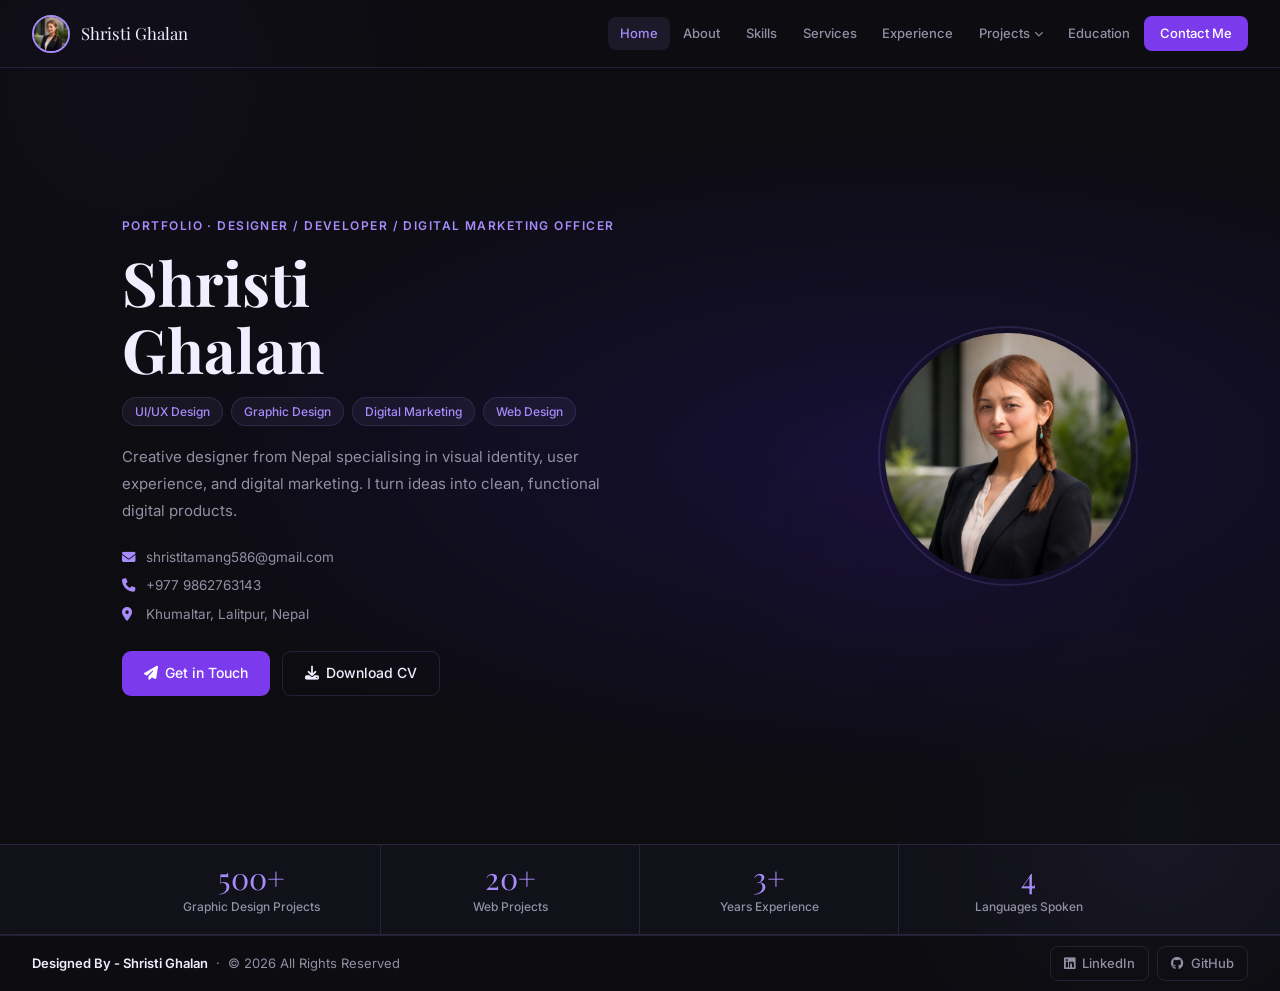
==== commit 20e578b5: "Update portfolio" ====
--- a/index.html
+++ b/index.html
@@ -6,260 +6,18 @@
   <title>Shristi Ghalan — Portfolio</title>
   <link rel="stylesheet" href="https://cdnjs.cloudflare.com/ajax/libs/font-awesome/6.5.0/css/all.min.css"/>
   <link href="https://fonts.googleapis.com/css2?family=Inter:wght@300;400;500;600;700&family=Playfair+Display:wght@700&display=swap" rel="stylesheet"/>
-  <style>
-    *,*::before,*::after{box-sizing:border-box;margin:0;padding:0}
-    :root{
-      --bg:#0d0d12;--bg2:#13131c;--bg3:#1a1a26;
-      --accent:#a78bfa;--accent2:#7c3aed;
-      --text:#f0eeff;--muted:#9190a4;
-      --border:rgba(167,139,250,0.15);--radius:12px;
-      --nav-h:68px;--footer-h:56px;
-    }
-    body{font-family:'Inter',sans-serif;background:var(--bg);color:var(--text);font-size:15px;line-height:1.6;min-height:100vh;display:flex;flex-direction:column;}
-
-    /* ── NAV ── */
-    nav{
-      position:fixed;top:0;left:0;right:0;height:var(--nav-h);
-      background:rgba(13,13,18,0.96);backdrop-filter:blur(16px);
-      border-bottom:1px solid var(--border);z-index:1000;
-      display:flex;align-items:center;justify-content:space-between;padding:0 2rem;gap:1rem;
-    }
-    .nav-brand{display:flex;align-items:center;gap:11px;cursor:pointer;text-decoration:none;flex-shrink:0;}
-    .nav-avatar{width:38px;height:38px;border-radius:50%;border:2px solid var(--accent);object-fit:cover;flex-shrink:0;}
-    .nav-name{font-family:'Playfair Display',serif;font-size:1.05rem;color:var(--text);line-height:1.1;}
-    .nav-name small{display:block;font-family:'Inter',sans-serif;font-size:10.5px;color:var(--muted);font-weight:400;margin-top:1px;}
-    .nav-links{display:flex;list-style:none;gap:0.1rem;align-items:center;flex-wrap:nowrap;}
-    .nav-links>li{position:relative;}
-    .nav-links>li>a,.nav-links>li>span{
-      display:flex;align-items:center;gap:4px;padding:6px 12px;border-radius:8px;
-      font-size:13px;font-weight:500;color:var(--muted);text-decoration:none;
-      transition:color 0.2s,background 0.2s;cursor:pointer;white-space:nowrap;user-select:none;
-    }
-    .nav-links>li>a:hover,.nav-links>li>span:hover{color:var(--text);background:rgba(167,139,250,0.08);}
-    .nav-links>li>a.active{color:var(--accent);background:rgba(167,139,250,0.1);}
-    .chevron{font-size:9px;transition:transform 0.2s;}
-    .nav-links li:hover .chevron{transform:rotate(180deg);}
-    .dropdown{
-      display:none;position:absolute;top:calc(100% + 6px);left:0;
-      background:var(--bg2);border:1px solid var(--border);border-radius:var(--radius);
-      min-width:195px;padding:6px;box-shadow:0 20px 50px rgba(0,0,0,0.6);
-    }
-    .nav-links li:hover .dropdown,.nav-links li:focus-within .dropdown{display:block;}
-    .dropdown a{display:flex;align-items:center;gap:9px;padding:8px 12px;border-radius:8px;font-size:13px;color:var(--muted);text-decoration:none;transition:color 0.2s,background 0.2s;cursor:pointer;}
-    .dropdown a:hover{color:var(--text);background:rgba(167,139,250,0.1);}
-    .dropdown a i{width:15px;color:var(--accent);font-size:12px;}
-    .nav-cta{background:var(--accent2)!important;color:#fff!important;border-radius:8px!important;padding:7px 16px!important;}
-    .nav-cta:hover{background:#6d28d9!important;}
-
-    /* ── CONTENT ── */
-    #page-content{margin-top:var(--nav-h);flex:1;min-height:calc(100vh - var(--nav-h) - var(--footer-h));opacity:1;transition:opacity 0.18s ease;}
-    #page-content.fade{opacity:0;}
-
-    /* ── FOOTER ── */
-    footer{
-      height:var(--footer-h);border-top:1px solid var(--border);
-      background:rgba(13,13,18,0.96);
-      display:flex;align-items:center;justify-content:space-between;
-      padding:0 2rem;flex-shrink:0;
-    }
-    .footer-brand{display:flex;align-items:center;gap:10px;}
-    .footer-avatar{width:30px;height:30px;border-radius:50%;border:1.5px solid var(--border);object-fit:cover;}
-    .footer-name{font-size:13px;color:var(--muted);}
-    .footer-name strong{color:var(--text);font-weight:600;}
-    .footer-socials{display:flex;gap:8px;}
-    .social-btn{display:inline-flex;align-items:center;gap:7px;padding:6px 13px;border-radius:8px;background:transparent;border:1px solid var(--border);color:var(--muted);font-size:13px;font-weight:500;text-decoration:none;transition:all 0.2s;}
-    .social-btn:hover{border-color:var(--accent);color:var(--accent);}
-
-    /* ── SHARED ── */
-    .page{max-width:1100px;margin:0 auto;padding:2.75rem 2rem 2rem;}
-    .section-tag{font-size:11px;font-weight:600;letter-spacing:0.12em;color:var(--accent);text-transform:uppercase;margin-bottom:5px;}
-    .section-title{font-family:'Playfair Display',serif;font-size:2rem;color:var(--text);margin-bottom:6px;}
-    .section-divider{width:38px;height:3px;background:var(--accent2);border-radius:2px;margin-bottom:1.75rem;}
-    .btn{display:inline-flex;align-items:center;gap:7px;padding:10px 22px;border-radius:9px;font-size:14px;font-weight:500;cursor:pointer;transition:all 0.2s;text-decoration:none;}
-    .btn-primary{background:var(--accent2);color:#fff;border:none;}
-    .btn-primary:hover{background:#6d28d9;transform:translateY(-1px);}
-    .btn-outline{background:transparent;color:var(--text);border:1px solid var(--border);}
-    .btn-outline:hover{border-color:var(--accent);color:var(--accent);transform:translateY(-1px);}
-    .card{background:var(--bg2);border:1px solid var(--border);border-radius:var(--radius);}
-
-    /* ── HOME ── */
-    .hero-wrap{min-height:calc(100vh - var(--nav-h) - var(--footer-h));display:flex;align-items:center;background:radial-gradient(ellipse at 70% 50%,#1a1240 0%,#0d0d12 60%);}
-    .hero-inner{max-width:1100px;margin:0 auto;padding:2.5rem 2rem;display:grid;grid-template-columns:1fr 300px;gap:3rem;align-items:center;width:100%;}
-    .hero-label{font-size:12px;font-weight:600;letter-spacing:0.12em;color:var(--accent);text-transform:uppercase;margin-bottom:0.85rem;}
-    .hero-name{font-family:'Playfair Display',serif;font-size:clamp(2.4rem,5vw,3.8rem);line-height:1.1;margin-bottom:0.85rem;}
-    .role-badge{font-size:12px;font-weight:500;padding:4px 12px;border-radius:20px;border:1px solid var(--border);color:var(--accent);background:rgba(167,139,250,0.07);}
-    .hero-contacts a{display:flex;align-items:center;gap:8px;font-size:13.5px;color:var(--muted);text-decoration:none;transition:color 0.2s;}
-    .hero-contacts a:hover{color:var(--accent);}
-    .hero-contacts a i{width:16px;color:var(--accent);}
-    .hero-img-ring{width:260px;height:260px;border-radius:50%;border:2px solid var(--border);padding:5px;margin:0 auto;}
-    .hero-img-ring img{width:100%;height:100%;object-fit:cover;border-radius:50%;}
-    .stats-bar{background:var(--bg2);border-top:1px solid var(--border);border-bottom:1px solid var(--border);}
-    .stats-inner{max-width:1100px;margin:0 auto;padding:0 2rem;display:grid;grid-template-columns:repeat(4,1fr);}
-    .stat-item{padding:1.1rem 1rem;text-align:center;border-right:1px solid var(--border);}
-    .stat-item:last-child{border-right:none;}
-    .stat-num{font-family:'Playfair Display',serif;font-size:1.9rem;color:var(--accent);line-height:1;margin-bottom:4px;}
-    .stat-label{font-size:12px;color:var(--muted);font-weight:500;}
-
-    /* ── ABOUT ── */
-    .about-grid{display:grid;grid-template-columns:1fr 1fr;gap:2.5rem;}
-    .about-text{font-size:15px;color:var(--muted);line-height:1.85;}
-    .about-hl{color:var(--text);font-weight:500;}
-    .chip{font-size:12px;padding:4px 12px;border-radius:20px;background:var(--bg3);border:1px solid var(--border);color:var(--muted);}
-    .info-card{padding:14px 18px;margin-bottom:10px;}
-    .info-card:last-child{margin-bottom:0;}
-    .info-card .lbl{font-size:11px;color:var(--muted);margin-bottom:3px;}
-    .info-card .val{font-size:14.5px;font-weight:600;color:var(--text);}
-    .info-card .sub{font-size:13px;color:var(--accent);margin-top:1px;}
-
-    /* ── SKILLS ── */
-    .skills-grid{display:grid;grid-template-columns:repeat(auto-fill,minmax(195px,1fr));gap:11px;}
-    .skill-card{padding:13px 15px;display:flex;align-items:center;gap:11px;transition:border-color 0.2s,transform 0.2s;}
-    .skill-card:hover{border-color:var(--accent);transform:translateY(-2px);}
-    .skill-icon{width:34px;height:34px;border-radius:8px;background:rgba(167,139,250,0.12);display:flex;align-items:center;justify-content:center;color:var(--accent);font-size:15px;flex-shrink:0;}
-    .skill-name{font-size:13px;font-weight:500;color:var(--text);}
-
-    /* ── SERVICES ── */
-    .services-grid{display:grid;grid-template-columns:repeat(auto-fill,minmax(160px,1fr));gap:12px;}
-    .service-card{padding:20px 14px;text-align:center;transition:border-color 0.2s,transform 0.2s;}
-    .service-card:hover{border-color:var(--accent);transform:translateY(-3px);}
-    .service-card i{font-size:24px;color:var(--accent);margin-bottom:9px;display:block;}
-    .service-card span{font-size:13px;font-weight:500;color:var(--text);}
-
-    /* ── EXPERIENCE ── */
-    .timeline{border-left:2px solid var(--border);padding-left:1.5rem;margin-left:0.5rem;}
-    .exp-item{position:relative;padding-bottom:2rem;}
-    .exp-item:last-child{padding-bottom:0;}
-    .exp-dot{position:absolute;left:-1.95rem;top:6px;width:12px;height:12px;border-radius:50%;background:var(--accent);border:2px solid var(--bg);}
-    .exp-dot.current{background:#22c55e;box-shadow:0 0 0 4px rgba(34,197,94,0.15);}
-    .exp-company{font-size:11px;font-weight:600;letter-spacing:0.08em;color:var(--accent);text-transform:uppercase;margin-bottom:2px;}
-    .exp-role{font-size:15px;font-weight:600;color:var(--text);margin-bottom:3px;}
-    .exp-period{font-size:12px;color:var(--muted);margin-bottom:5px;}
-    .exp-desc{font-size:13.5px;color:var(--muted);line-height:1.65;}
-    .exp-bullets{font-size:13px;color:var(--muted);line-height:1.7;padding-left:1rem;margin-top:4px;}
-    .exp-bullets li{margin-bottom:2px;}
-
-    /* ── PROJECTS ── */
-    .proj-tabs{display:flex;gap:8px;flex-wrap:wrap;margin-bottom:1.5rem;}
-    .proj-tab{padding:6px 15px;border-radius:20px;font-size:13px;font-weight:500;border:1px solid var(--border);color:var(--muted);cursor:pointer;transition:all 0.2s;background:transparent;}
-    .proj-tab:hover{border-color:var(--accent);color:var(--accent);}
-    .proj-tab.active{background:var(--accent2);border-color:var(--accent2);color:#fff;}
-    .proj-grid{display:grid;grid-template-columns:1fr 1fr;gap:14px;}
-    .proj-card{padding:1.4rem;transition:border-color 0.2s,transform 0.2s;}
-    .proj-card:hover{border-color:var(--accent);transform:translateY(-2px);}
-    .proj-card-top{display:flex;align-items:flex-start;justify-content:space-between;margin-bottom:10px;}
-    .proj-icon{width:42px;height:42px;border-radius:10px;background:rgba(167,139,250,0.12);display:flex;align-items:center;justify-content:center;color:var(--accent);font-size:19px;}
-    .proj-tag{font-size:11px;padding:3px 10px;border-radius:20px;border:1px solid var(--border);color:var(--muted);}
-    .proj-title{font-size:15px;font-weight:600;color:var(--text);margin-bottom:5px;}
-    .proj-desc{font-size:13px;color:var(--muted);line-height:1.6;margin-bottom:0.85rem;}
-    .proj-link{display:inline-flex;align-items:center;gap:6px;font-size:13px;font-weight:500;color:var(--accent);text-decoration:none;transition:gap 0.2s;}
-    .proj-link:hover{gap:10px;}
-
-    /* ── EDUCATION ── */
-    .edu-card{padding:15px 20px;display:grid;grid-template-columns:1fr auto;gap:8px;align-items:start;margin-bottom:10px;}
-    .edu-card:last-child{margin-bottom:0;}
-    .edu-degree{font-size:15px;font-weight:600;color:var(--text);}
-    .edu-school{font-size:13px;color:var(--muted);margin-top:2px;}
-    .edu-year{font-size:12px;color:var(--accent);font-weight:500;white-space:nowrap;}
-
-    /* ── CONTACT ── */
-    .contact-grid{display:grid;grid-template-columns:1fr 1fr;gap:1.5rem;align-items:start;}
-    .contact-row{display:flex;align-items:center;gap:12px;padding:13px 15px;margin-bottom:10px;}
-    .contact-row:last-child{margin-bottom:0;}
-    .contact-row-icon{width:36px;height:36px;border-radius:8px;background:rgba(167,139,250,0.12);display:flex;align-items:center;justify-content:center;color:var(--accent);font-size:15px;flex-shrink:0;}
-    .contact-row-text span{display:block;font-size:11px;color:var(--muted);margin-bottom:2px;}
-    .contact-row-text a,.contact-row-text p{font-size:14px;font-weight:500;color:var(--text);text-decoration:none;}
-    .contact-row-text a:hover{color:var(--accent);}
-    .contact-cta{background:linear-gradient(135deg,#1a1240,#1a1a26);border:1px solid var(--border);border-radius:var(--radius);padding:1.75rem;display:flex;flex-direction:column;gap:1rem;}
-    .contact-cta h3{font-family:'Playfair Display',serif;font-size:1.4rem;color:var(--text);}
-    .contact-cta p{font-size:14px;color:var(--muted);line-height:1.7;}
-
-    /* Contact Form */
-    .contact-form-wrap{background:linear-gradient(135deg,rgba(124,58,237,0.08),rgba(79,31,207,0.04));border:1px solid var(--border);border-radius:var(--radius);padding:1.75rem;}
-    .contact-form-wrap h3{font-family:'Playfair Display',serif;font-size:1.35rem;color:var(--text);margin-bottom:4px;}
-    .contact-form-wrap p{font-size:13px;color:var(--muted);margin-bottom:1.25rem;}
-    .form-row{display:grid;grid-template-columns:1fr 1fr;gap:12px;}
-    .form-group{margin-bottom:12px;}
-    .form-group label{display:block;font-size:11px;font-weight:700;letter-spacing:0.08em;color:var(--muted);text-transform:uppercase;margin-bottom:6px;}
-    .form-group input,.form-group textarea,.form-group select{
-      width:100%;padding:10px 14px;background:var(--bg3);
-      border:1px solid var(--border);border-radius:var(--radius-sm);
-      color:var(--text);font-family:'Inter',sans-serif;font-size:14px;
-      transition:border-color 0.2s,box-shadow 0.2s;outline:none;resize:none;
-    }
-    .form-group input:focus,.form-group textarea:focus,.form-group select:focus{
-      border-color:var(--accent);box-shadow:0 0 0 3px rgba(167,139,250,0.1);
-    }
-    .form-group textarea{height:110px;}
-    .form-group select option{background:var(--bg3);}
-    .form-success{display:none;background:rgba(34,197,94,0.08);border:1px solid rgba(34,197,94,0.25);border-radius:var(--radius-sm);padding:12px 16px;color:var(--green);font-size:13.5px;font-weight:500;margin-top:10px;align-items:center;gap:8px;}
-    .form-success.show{display:flex;}
- 
-    /* ── HAMBURGER ── */
-    .hamburger{
-      display:none;flex-direction:column;justify-content:center;align-items:center;
-      width:38px;height:38px;gap:5px;cursor:pointer;background:transparent;
-      border:1px solid var(--border);border-radius:8px;flex-shrink:0;
-      transition:border-color 0.2s;
-    }
-    .hamburger:hover{border-color:var(--accent);}
-    .hamburger span{
-      display:block;width:18px;height:2px;background:var(--muted);
-      border-radius:2px;transition:all 0.3s ease;transform-origin:center;
-    }
-    .hamburger.open span:nth-child(1){transform:translateY(7px) rotate(45deg);background:var(--accent);}
-    .hamburger.open span:nth-child(2){opacity:0;transform:scaleX(0);}
-    .hamburger.open span:nth-child(3){transform:translateY(-7px) rotate(-45deg);background:var(--accent);}
-
-    /* ── MOBILE NAV DRAWER ── */
-    .mobile-nav{
-      display:none;position:fixed;top:var(--nav-h);left:0;right:0;
-      background:rgba(13,13,18,0.98);backdrop-filter:blur(20px);
-      border-bottom:1px solid var(--border);z-index:999;
-      padding:1rem 1.25rem 1.25rem;
-      transform:translateY(-10px);opacity:0;
-      transition:transform 0.25s ease,opacity 0.25s ease;
-      pointer-events:none;
-    }
-    .mobile-nav.open{transform:translateY(0);opacity:1;pointer-events:all;}
-    .mobile-nav a,.mobile-nav .mob-section-label{
-      display:block;padding:10px 12px;border-radius:8px;
-      font-size:14px;font-weight:500;color:var(--muted);text-decoration:none;
-      transition:color 0.2s,background 0.2s;cursor:pointer;
-    }
-    .mobile-nav a:hover{color:var(--text);background:rgba(167,139,250,0.08);}
-    .mobile-nav a.active{color:var(--accent);}
-    .mobile-nav .mob-section-label{
-      font-size:10px;font-weight:600;letter-spacing:0.1em;color:var(--accent);
-      text-transform:uppercase;padding:10px 12px 4px;cursor:default;
-    }
-    .mobile-nav .mob-divider{height:1px;background:var(--border);margin:8px 0;}
-    .mobile-nav .mob-cta{
-      display:block;margin-top:10px;text-align:center;
-      background:var(--accent2);color:#fff!important;border-radius:8px;
-      padding:10px 16px;font-size:14px;font-weight:600;
-    }
-    .mobile-nav .mob-cta:hover{background:#6d28d9!important;}
-
-    @media(max-width:768px){
-      .hero-inner{grid-template-columns:1fr;}
-      .hero-img-ring{display:none;}
-      .stats-inner{grid-template-columns:repeat(2,1fr);}
-      .stat-item:nth-child(2){border-right:none;}
-      .about-grid,.contact-grid{grid-template-columns:1fr;}
-      .proj-grid{grid-template-columns:1fr;}
-      nav{padding:0 1rem;}
-      .nav-name small{display:none;}
-      .nav-links{display:none;}
-      .hamburger{display:flex;}
-      .mobile-nav{display:block;}
-    }
-  </style>
+  <link rel="stylesheet" href="style.css">
 </head>
 <body>
 
+<canvas id="bg-canvas"></canvas>
+<div class="bg-orb bg-orb-a"></div>
+<div class="bg-orb bg-orb-b"></div>
+<div class="bg-orb bg-orb-c"></div>
+
 <nav>
   <span class="nav-brand" onclick="navigate('home')">
-    <img src="[data-uri]" alt="Shristi" class="nav-avatar"/>
+<img src="images/profile-shristi.png" alt="Shristi" class="nav-avatar">
     <span class="nav-name">Shristi Ghalan</span>
   </span>
   <button class="hamburger" id="hamburger" aria-label="Toggle menu">
@@ -345,8 +103,8 @@
       </div>
     </div>
     <div>
-      <div class="hero-img-ring">
-        <img src="[data-uri]" alt="Shristi Ghalan"/>
+      <div class="hero-img-ring tilt-3d">
+        <img src="images/profile-shristi.png" alt="Profile">
       </div>
     </div>
   </div>
@@ -383,9 +141,9 @@
       </div>
     </div>
     <div>
-      <div class="card info-card"><p class="lbl">Current Role</p><p class="val">Digital Marketing Officer / Graphic Designer / SEO</p><p class="sub">Velonix Technologies · May 2026 – Present</p></div>
-      <div class="card info-card"><p class="lbl">Available for</p><p class="val">Freelance &amp; Full-time Roles</p></div>
-      <div class="card info-card"><p class="lbl">Tools I use daily</p><p class="val">Canva · WordPress · VS Code · Metricool · ClickUp · Social media platforms (Instagram, Facebook, Twitter, LinkedIn, Tiktok) </p></div>
+      <div class="card info-card tilt-3d"><p class="lbl">Current Role</p><p class="val">Digital Marketing Officer / Graphic Designer / SEO</p><p class="sub">Velonix Technologies · May 2026 – Present</p></div>
+      <div class="card info-card tilt-3d"><p class="lbl">Available for</p><p class="val">Freelance &amp; Full-time Roles</p></div>
+      <div class="card info-card tilt-3d"><p class="lbl">Tools I use daily</p><p class="val">Canva · WordPress · VS Code · Metricool · ClickUp · Social media platforms (Instagram, Facebook, Twitter, LinkedIn, Tiktok) </p></div>
     </div>
   </div>
 </div>
@@ -399,32 +157,32 @@
   <div style="margin-bottom:1.5rem;">
     <p style="font-size:12px;font-weight:600;letter-spacing:0.08em;color:var(--accent);text-transform:uppercase;margin-bottom:10px;">UI/UX &amp; Graphic Design</p>
     <div class="skills-grid">
-      <div class="card skill-card"><div class="skill-icon"><i class="fas fa-pencil-ruler"></i></div><span class="skill-name">UI/UX Design &amp; Wireframing</span></div>
-      <div class="card skill-card"><div class="skill-icon"><i class="fas fa-mobile-alt"></i></div><span class="skill-name">Responsive Design</span></div>
-      <div class="card skill-card"><div class="skill-icon"><i class="fas fa-paint-brush"></i></div><span class="skill-name">Graphic Design &amp; Branding</span></div>
-      <div class="card skill-card"><div class="skill-icon"><i class="fas fa-layer-group"></i></div><span class="skill-name">Brand Identity Design</span></div>
-      <div class="card skill-card"><div class="skill-icon"><i class="fas fa-image"></i></div><span class="skill-name">Social Media &amp; Poster Design</span></div>
-      <div class="card skill-card"><div class="skill-icon"><i class="fab fa-figma"></i></div><span class="skill-name">Figma &amp; Canva</span></div>
+      <div class="card skill-card tilt-3d"><div class="skill-icon"><i class="fas fa-pencil-ruler"></i></div><span class="skill-name">UI/UX Design &amp; Wireframing</span></div>
+      <div class="card skill-card tilt-3d"><div class="skill-icon"><i class="fas fa-mobile-alt"></i></div><span class="skill-name">Responsive Design</span></div>
+      <div class="card skill-card tilt-3d"><div class="skill-icon"><i class="fas fa-paint-brush"></i></div><span class="skill-name">Graphic Design &amp; Branding</span></div>
+      <div class="card skill-card tilt-3d"><div class="skill-icon"><i class="fas fa-layer-group"></i></div><span class="skill-name">Brand Identity Design</span></div>
+      <div class="card skill-card tilt-3d"><div class="skill-icon"><i class="fas fa-image"></i></div><span class="skill-name">Social Media &amp; Poster Design</span></div>
+      <div class="card skill-card tilt-3d"><div class="skill-icon"><i class="fab fa-figma"></i></div><span class="skill-name">Figma &amp; Canva</span></div>
     </div>
   </div>
   <div style="margin-bottom:1.5rem;">
     <p style="font-size:12px;font-weight:600;letter-spacing:0.08em;color:var(--accent);text-transform:uppercase;margin-bottom:10px;">Digital Marketing &amp; Web</p>
     <div class="skills-grid">
-      <div class="card skill-card"><div class="skill-icon"><i class="fas fa-bullhorn"></i></div><span class="skill-name">Social Media Marketing</span></div>
-      <div class="card skill-card"><div class="skill-icon"><i class="fas fa-search"></i></div><span class="skill-name">SEO</span></div>
-      <div class="card skill-card"><div class="skill-icon"><i class="fab fa-wordpress"></i></div><span class="skill-name">WordPress</span></div>
-      <div class="card skill-card"><div class="skill-icon"><i class="fas fa-code"></i></div><span class="skill-name">HTML &amp; CSS</span></div>
-      <div class="card skill-card"><div class="skill-icon"><i class="fas fa-chart-line"></i></div><span class="skill-name">Content Planning &amp; Strategy</span></div>
-      <div class="card skill-card"><div class="skill-icon"><i class="fas fa-video"></i></div><span class="skill-name">Content Creation</span></div>
+      <div class="card skill-card tilt-3d"><div class="skill-icon"><i class="fas fa-bullhorn"></i></div><span class="skill-name">Social Media Marketing</span></div>
+      <div class="card skill-card tilt-3d"><div class="skill-icon"><i class="fas fa-search"></i></div><span class="skill-name">SEO</span></div>
+      <div class="card skill-card tilt-3d"><div class="skill-icon"><i class="fab fa-wordpress"></i></div><span class="skill-name">WordPress</span></div>
+      <div class="card skill-card tilt-3d"><div class="skill-icon"><i class="fas fa-code"></i></div><span class="skill-name">HTML &amp; CSS</span></div>
+      <div class="card skill-card tilt-3d"><div class="skill-icon"><i class="fas fa-chart-line"></i></div><span class="skill-name">Content Planning &amp; Strategy</span></div>
+      <div class="card skill-card tilt-3d"><div class="skill-icon"><i class="fas fa-video"></i></div><span class="skill-name">Content Creation</span></div>
     </div>
   </div>
   <div>
     <p style="font-size:12px;font-weight:600;letter-spacing:0.08em;color:var(--accent);text-transform:uppercase;margin-bottom:10px;">Tools &amp; Professional</p>
     <div class="skills-grid">
-      <div class="card skill-card"><div class="skill-icon"><i class="fas fa-tasks"></i></div><span class="skill-name">ClickUp (Project Management)</span></div>
-      <div class="card skill-card"><div class="skill-icon"><i class="fas fa-file-word"></i></div><span class="skill-name">Microsoft Office Suite</span></div>
-      <div class="card skill-card"><div class="skill-icon"><i class="fas fa-users"></i></div><span class="skill-name">Team Collaboration</span></div>
-      <div class="card skill-card"><div class="skill-icon"><i class="fas fa-lightbulb"></i></div><span class="skill-name">Creative Thinking</span></div>
+      <div class="card skill-card tilt-3d"><div class="skill-icon"><i class="fas fa-tasks"></i></div><span class="skill-name">ClickUp (Project Management)</span></div>
+      <div class="card skill-card tilt-3d"><div class="skill-icon"><i class="fas fa-file-word"></i></div><span class="skill-name">Microsoft Office Suite</span></div>
+      <div class="card skill-card tilt-3d"><div class="skill-icon"><i class="fas fa-users"></i></div><span class="skill-name">Team Collaboration</span></div>
+      <div class="card skill-card tilt-3d"><div class="skill-icon"><i class="fas fa-lightbulb"></i></div><span class="skill-name">Creative Thinking</span></div>
     </div>
   </div>
 </div>
@@ -436,16 +194,16 @@
   <h2 class="section-title">Services</h2>
   <div class="section-divider"></div>
   <div class="services-grid">
-    <div class="card service-card"><i class="fas fa-pen-nib"></i><span>UI/UX Design</span></div>
-    <div class="card service-card"><i class="fas fa-globe"></i><span>Website Design</span></div>
-    <div class="card service-card"><i class="fas fa-code"></i><span>Front-End Development</span></div>
-    <div class="card service-card"><i class="fas fa-trademark"></i><span>Logo Design</span></div>
-    <div class="card service-card"><i class="fas fa-image"></i><span>Poster Design</span></div>
-    <div class="card service-card"><i class="fas fa-fingerprint"></i><span>Brand Identity</span></div>
-    <div class="card service-card"><i class="fas fa-share-alt"></i><span>Social Media Design</span></div>
-    <div class="card service-card"><i class="fas fa-box-open"></i><span>Packaging Design</span></div>
-    <div class="card service-card"><i class="fas fa-search"></i><span>SEO</span></div>
-    <div class="card service-card"><i class="fab fa-wordpress"></i><span>WordPress Management</span></div>
+    <div class="card service-card tilt-3d"><i class="fas fa-pen-nib"></i><span>UI/UX Design</span></div>
+    <div class="card service-card tilt-3d"><i class="fas fa-globe"></i><span>Website Design</span></div>
+    <div class="card service-card tilt-3d"><i class="fas fa-code"></i><span>Front-End Development</span></div>
+    <div class="card service-card tilt-3d"><i class="fas fa-trademark"></i><span>Logo Design</span></div>
+    <div class="card service-card tilt-3d"><i class="fas fa-image"></i><span>Poster Design</span></div>
+    <div class="card service-card tilt-3d"><i class="fas fa-fingerprint"></i><span>Brand Identity</span></div>
+    <div class="card service-card tilt-3d"><i class="fas fa-share-alt"></i><span>Social Media Design</span></div>
+    <div class="card service-card tilt-3d"><i class="fas fa-box-open"></i><span>Packaging Design</span></div>
+    <div class="card service-card tilt-3d"><i class="fas fa-search"></i><span>SEO</span></div>
+    <div class="card service-card tilt-3d"><i class="fab fa-wordpress"></i><span>WordPress Management</span></div>
   </div>
   <div style="margin-top:2rem;background:var(--bg2);border:1px solid var(--border);border-radius:var(--radius);padding:1.75rem;display:flex;align-items:center;justify-content:space-between;flex-wrap:wrap;gap:1.25rem;">
     <div>
@@ -523,37 +281,37 @@
     <button class="proj-tab" data-filter="marketing">Marketing</button>
   </div>
   <div class="proj-grid" id="proj-grid">
-    <div class="card proj-card" data-cat="uiux">
+    <div class="card proj-card tilt-3d" data-cat="uiux">
       <div class="proj-card-top"><div class="proj-icon"><i class="fas fa-pen-nib"></i></div><span class="proj-tag">UI/UX</span></div>
       <p class="proj-title">UI/UX Design Portfolio</p>
       <p class="proj-desc">Wireframes, prototypes, and responsive UI designs across web and mobile. Covers user flows, component systems, and interactive prototypes.</p>
       <a href="images/UIUX.pdf" target="_blank" class="proj-link">View Designs <i class="fas fa-arrow-right"></i></a>
     </div>
-    <div class="card proj-card" data-cat="graphic">
+    <div class="card proj-card tilt-3d" data-cat="graphic">
       <div class="proj-card-top"><div class="proj-icon"><i class="fas fa-palette"></i></div><span class="proj-tag">Graphic</span></div>
       <p class="proj-title">Graphic Design Work</p>
       <p class="proj-desc">Posters, logos, brand identities, and social media graphics for real clients. Includes print-ready and digital-format deliverables.</p>
       <a href="images/Graphics.pdf" target="_blank" class="proj-link">View Designs <i class="fas fa-arrow-right"></i></a>
     </div>
-    <div class="card proj-card" data-cat="web">
+    <div class="card proj-card tilt-3d" data-cat="web">
       <div class="proj-card-top"><div class="proj-icon"><i class="fas fa-code"></i></div><span class="proj-tag">Web</span></div>
       <p class="proj-title">Web Design &amp; Development</p>
       <p class="proj-desc">Responsive website interfaces and landing pages built with HTML, CSS, and Bootstrap. Portfolio websites and UI-focused frontend projects.</p>
       <a href="https://github.com/shristi-pro" target="_blank" class="proj-link">View on GitHub <i class="fas fa-arrow-right"></i></a>
     </div>
-    <div class="card proj-card" data-cat="marketing">
+    <div class="card proj-card tilt-3d" data-cat="marketing">
       <div class="proj-card-top"><div class="proj-icon"><i class="fas fa-bullhorn"></i></div><span class="proj-tag">Marketing</span></div>
       <p class="proj-title">Digital Marketing Campaigns</p>
       <p class="proj-desc">Social media campaigns, content strategies, SEO work, and WordPress management delivered for multiple organisations across Nepal.</p>
       <a href="#" class="proj-link">View Work <i class="fas fa-arrow-right"></i></a>
     </div>
-    <div class="card proj-card" data-cat="uiux web">
+    <div class="card proj-card tilt-3d" data-cat="uiux web">
       <div class="proj-card-top"><div class="proj-icon"><i class="fas fa-mobile-alt"></i></div><span class="proj-tag">UI/UX · Web</span></div>
       <p class="proj-title">Mobile App Prototypes</p>
       <p class="proj-desc">High-fidelity Figma prototypes for iOS and Android apps — onboarding flows, dashboards, and full design systems.</p>
       <a href="images/UIUX.pdf" target="_blank" class="proj-link">View Prototypes <i class="fas fa-arrow-right"></i></a>
     </div>
-    <div class="card proj-card" data-cat="graphic marketing">
+    <div class="card proj-card tilt-3d" data-cat="graphic marketing">
       <div class="proj-card-top"><div class="proj-icon"><i class="fas fa-box-open"></i></div><span class="proj-tag">Graphic · Marketing</span></div>
       <p class="proj-title">Brand Identity &amp; Packaging</p>
       <p class="proj-desc">Complete brand identity packages including logo, colour palette, typography guidelines, and product packaging designs.</p>
@@ -569,8 +327,8 @@
   <h2 class="section-title">Education</h2>
   <div class="section-divider"></div>
   <div style="max-width:700px;">
-    <div class="card edu-card"><div><p class="edu-degree">B.Sc. Information Technology (Hons)</p><p class="edu-school">Asia Pacific University of Technology &amp; Innovation (APU / APIIT)</p></div><span class="edu-year">2022 – 2025</span></div>
-    <div class="card edu-card"><div><p class="edu-degree">+2 Science</p><p class="edu-school">Einstein Academy, Nepal</p></div><span class="edu-year">2019 – 2021</span></div>
+    <div class="card edu-card tilt-3d"><div><p class="edu-degree">B.Sc. Information Technology (Hons)</p><p class="edu-school">Asia Pacific University of Technology &amp; Innovation (APU / APIIT)</p></div><span class="edu-year">2022 – 2025</span></div>
+    <div class="card edu-card tilt-3d"><div><p class="edu-degree">+2 Science</p><p class="edu-school">Einstein Academy, Nepal</p></div><span class="edu-year">2019 – 2021</span></div>
   </div>
 </div>
 </template>
@@ -582,37 +340,50 @@
   <div class="section-divider"></div>
   <div class="contact-grid">
     <div>
-      <div class="card contact-row"><div class="contact-row-icon"><i class="fas fa-envelope"></i></div><div class="contact-row-text"><span>Email</span><a href="mailto:shristitamang586@gmail.com">shristitamang586@gmail.com</a></div></div>
-      <div class="card contact-row"><div class="contact-row-icon"><i class="fas fa-phone"></i></div><div class="contact-row-text"><span>Phone</span><a href="tel:+9779862763143">+977 9862763143</a></div></div>
-      <div class="card contact-row"><div class="contact-row-icon"><i class="fas fa-map-marker-alt"></i></div><div class="contact-row-text"><span>Location</span><p>Khumaltar, Lalitpur, Nepal</p></div></div>
+      <div class="card contact-row tilt-3d">
+        <div class="contact-row-icon"><i class="fas fa-envelope"></i></div>
+        <div class="contact-row-text"><span>Email</span><a href="mailto:shristitamang586@gmail.com">shristitamang586@gmail.com</a></div>
+      </div>
+      <div class="card contact-row tilt-3d">
+        <div class="contact-row-icon"><i class="fas fa-phone"></i></div>
+        <div class="contact-row-text"><span>Phone</span><a href="tel:+9779862763143">+977 9862763143</a></div>
+      </div>
+      <div class="card contact-row tilt-3d">
+        <div class="contact-row-icon"><i class="fas fa-map-marker-alt"></i></div>
+        <div class="contact-row-text"><span>Location</span><p>Khumaltar, Lalitpur, Nepal</p></div>
+      </div>
       <div style="display:flex;gap:10px;margin-top:12px;flex-wrap:wrap;">
         <a href="https://www.linkedin.com/in/shristi-ghalan-7a5aa1260/" class="social-btn" target="_blank"><i class="fab fa-linkedin"></i> LinkedIn</a>
         <a href="https://github.com/shristi-pro" class="social-btn" target="_blank"><i class="fab fa-github"></i> GitHub</a>
       </div>
     </div>
-    <form action="https://formsubmit.co/shristitamang586@gmail.com" method="POST">
-
-    <!-- Disable Captcha -->
-    <input type="hidden" name="_captcha" value="false">
-
-    <!-- Redirect after submission -->
-    <input type="hidden" name="_next" value="https://yourusername.github.io/thankyou.html">
-
-    <div class="form-row">
+
+    <div class="contact-form-wrap">
+      <h3>Send a Message</h3>
+      <p>Fill out the form and I'll get back to you as soon as possible.</p>
+
+      <form action="https://formsubmit.co/shristitamang586@gmail.com" method="POST">
+
+        <!-- Disable Captcha page -->
+        <input type="hidden" name="_captcha" value="false">
+
+        <!-- Email subject line -->
+        <input type="hidden" name="_subject" value="New message from portfolio site">
+
+        <div class="form-row">
+          <div class="form-group">
+            <label>Your Name</label>
+            <input type="text" name="name" placeholder="e.g. Your name" required>
+          </div>
+          <div class="form-group">
+            <label>Email Address</label>
+            <input type="email" name="email" placeholder="...@gmail.com" required>
+          </div>
+        </div>
+
         <div class="form-group">
-            <label>Your Name</label>
-            <input type="text" name="name" placeholder="e.g. Shristi Tamang" required>
-        </div>
-
-        <div class="form-group">
-            <label>Email Address</label>
-            <input type="email" name="email" placeholder="shristitamang586@gmail.com" required>
-        </div>
-    </div>
-
-    <div class="form-group">
-        <label>Subject</label>
-        <select name="subject" required>
+          <label>Subject</label>
+          <select name="subject" required>
             <option value="">Select a topic...</option>
             <option>UI/UX Design Project</option>
             <option>Graphic Design Work</option>
@@ -620,100 +391,23 @@
             <option>Web Design/Development</option>
             <option>Full-time Opportunity</option>
             <option>Other</option>
-        </select>
-    </div>
-
-    <div class="form-group">
-        <label>Message</label>
-        <textarea name="message" placeholder="Tell me about your project..." required></textarea>
-    </div>
-
-    <button type="submit" class="btn btn-primary">
-        <i class="fas fa-paper-plane"></i> Send Message
-    </button>
-
-</form>
-  </div>
-</div>
-  </div>
-</div>
-</template>
-
-<script>
-  const content = document.getElementById('page-content');
-  let currentPage = '';
-  let pendingFilter = null;
-
-  function navigate(page, filter) {
-    if (page === currentPage && !filter) return;
-    pendingFilter = filter || null;
-    content.classList.add('fade');
-    setTimeout(() => loadPage(page), 180);
-  }
-
-  function loadPage(page) {
-    const tpl = document.getElementById('tpl-' + page);
-    if (!tpl) return;
-    content.innerHTML = '';
-    content.appendChild(tpl.content.cloneNode(true));
-    if (page === 'projects') {
-      const filter = pendingFilter || 'all';
-      pendingFilter = null;
-      activateProjectFilter(filter);
-      content.querySelectorAll('.proj-tab').forEach(tab => {
-        tab.addEventListener('click', () => activateProjectFilter(tab.dataset.filter));
-      });
-    }
-    currentPage = page;
-    document.querySelectorAll('.nav-links [data-page]').forEach(el => el.classList.remove('active'));
-    document.querySelectorAll(`.nav-links [data-page="${page}"]`).forEach(el => el.classList.add('active'));
-    content.classList.remove('fade');
-    window.scrollTo(0, 0);
-  }
-
-  function activateProjectFilter(filter) {
-    document.querySelectorAll('.proj-tab').forEach(t => t.classList.toggle('active', t.dataset.filter === filter));
-    document.querySelectorAll('#proj-grid .proj-card').forEach(card => {
-      const cats = card.dataset.cat || '';
-      card.style.display = (filter === 'all' || cats.includes(filter)) ? '' : 'none';
-    });
-  }
-
-  document.querySelector('nav').addEventListener('click', e => {
-    const el = e.target.closest('[data-page]');
-    if (!el) return;
-    e.preventDefault();
-    navigate(el.dataset.page, el.dataset.filter || null);
-  });
-
-  // Hamburger toggle
-  const hamburger = document.getElementById('hamburger');
-  const mobileNav = document.getElementById('mobile-nav');
-
-  hamburger.addEventListener('click', () => {
-    hamburger.classList.toggle('open');
-    mobileNav.classList.toggle('open');
-  });
-
-  // Mobile nav link clicks
-  mobileNav.addEventListener('click', e => {
-    const el = e.target.closest('[data-page]');
-    if (!el) return;
-    e.preventDefault();
-    hamburger.classList.remove('open');
-    mobileNav.classList.remove('open');
-    navigate(el.dataset.page, el.dataset.filter || null);
-  });
-
-  // Close mobile nav when clicking outside
-  document.addEventListener('click', e => {
-    if (!hamburger.contains(e.target) && !mobileNav.contains(e.target)) {
-      hamburger.classList.remove('open');
-      mobileNav.classList.remove('open');
-    }
-  });
-
-  loadPage('home');
-</script>
+          </select>
+        </div>
+
+        <div class="form-group">
+          <label>Message</label>
+          <textarea name="message" placeholder="Tell me about your project..." required></textarea>
+        </div>
+
+        <button type="submit" class="btn btn-primary">
+          <i class="fas fa-paper-plane"></i> Send Message
+        </button>
+      </form>
+  </div>
+</div>
+  </div>
+</div>
+</template>
+<script src="script.js"></script>
 </body>
-</html>
+</html>
--- a/style.css
+++ b/style.css
@@ -0,0 +1,326 @@
+*,*::before,*::after{box-sizing:border-box;margin:0;padding:0}
+    :root{
+      --bg:#0d0d12;--bg2:#13131c;--bg3:#1a1a26;
+      --accent:#a78bfa;--accent2:#7c3aed;
+      --text:#f0eeff;--muted:#9190a4;
+      --border:rgba(167,139,250,0.15);--radius:12px;
+      --nav-h:68px;--footer-h:56px;
+    }
+    body{font-family:'Inter',sans-serif;background:var(--bg);color:var(--text);font-size:15px;line-height:1.6;min-height:100vh;display:flex;flex-direction:column;}
+
+    /* ── NAV ── */
+    nav{
+      position:fixed;top:0;left:0;right:0;height:var(--nav-h);
+      background:rgba(13,13,18,0.96);backdrop-filter:blur(16px);
+      border-bottom:1px solid var(--border);z-index:1000;
+      display:flex;align-items:center;justify-content:space-between;padding:0 2rem;gap:1rem;
+    }
+    .nav-brand{display:flex;align-items:center;gap:11px;cursor:pointer;text-decoration:none;flex-shrink:0;}
+    .nav-avatar{width:38px;height:38px;border-radius:50%;border:2px solid var(--accent);object-fit:cover;flex-shrink:0;}
+    .nav-name{font-family:'Playfair Display',serif;font-size:1.05rem;color:var(--text);line-height:1.1;}
+    .nav-name small{display:block;font-family:'Inter',sans-serif;font-size:10.5px;color:var(--muted);font-weight:400;margin-top:1px;}
+    .nav-links{display:flex;list-style:none;gap:0.1rem;align-items:center;flex-wrap:nowrap;}
+    .nav-links>li{position:relative;}
+    .nav-links>li>a,.nav-links>li>span{
+      display:flex;align-items:center;gap:4px;padding:6px 12px;border-radius:8px;
+      font-size:13px;font-weight:500;color:var(--muted);text-decoration:none;
+      transition:color 0.2s,background 0.2s;cursor:pointer;white-space:nowrap;user-select:none;
+    }
+    .nav-links>li>a:hover,.nav-links>li>span:hover{color:var(--text);background:rgba(167,139,250,0.08);}
+    .nav-links>li>a.active{color:var(--accent);background:rgba(167,139,250,0.1);}
+    .chevron{font-size:9px;transition:transform 0.2s;}
+    .nav-links li:hover .chevron{transform:rotate(180deg);}
+    .dropdown{
+      display:none;position:absolute;top:calc(100% + 6px);left:0;
+      background:var(--bg2);border:1px solid var(--border);border-radius:var(--radius);
+      min-width:195px;padding:6px;box-shadow:0 20px 50px rgba(0,0,0,0.6);
+    }
+    .nav-links li:hover .dropdown,.nav-links li:focus-within .dropdown{display:block;}
+    .dropdown a{display:flex;align-items:center;gap:9px;padding:8px 12px;border-radius:8px;font-size:13px;color:var(--muted);text-decoration:none;transition:color 0.2s,background 0.2s;cursor:pointer;}
+    .dropdown a:hover{color:var(--text);background:rgba(167,139,250,0.1);}
+    .dropdown a i{width:15px;color:var(--accent);font-size:12px;}
+    .nav-cta{background:var(--accent2)!important;color:#fff!important;border-radius:8px!important;padding:7px 16px!important;}
+    .nav-cta:hover{background:#6d28d9!important;}
+
+    /* ── CONTENT ── */
+    #page-content{margin-top:var(--nav-h);flex:1;min-height:calc(100vh - var(--nav-h) - var(--footer-h));opacity:1;transition:opacity 0.18s ease;}
+    #page-content.fade{opacity:0;}
+
+    /* ── FOOTER ── */
+    footer{
+      height:var(--footer-h);border-top:1px solid var(--border);
+      background:rgba(13,13,18,0.96);
+      display:flex;align-items:center;justify-content:space-between;
+      padding:0 2rem;flex-shrink:0;
+    }
+    .footer-brand{display:flex;align-items:center;gap:10px;}
+    .footer-avatar{width:30px;height:30px;border-radius:50%;border:1.5px solid var(--border);object-fit:cover;}
+    .footer-name{font-size:13px;color:var(--muted);}
+    .footer-name strong{color:var(--text);font-weight:600;}
+    .footer-socials{display:flex;gap:8px;}
+    .social-btn{display:inline-flex;align-items:center;gap:7px;padding:6px 13px;border-radius:8px;background:transparent;border:1px solid var(--border);color:var(--muted);font-size:13px;font-weight:500;text-decoration:none;transition:all 0.2s;}
+    .social-btn:hover{border-color:var(--accent);color:var(--accent);}
+
+    /* ── SHARED ── */
+    .page{max-width:1100px;margin:0 auto;padding:2.75rem 2rem 2rem;}
+    .section-tag{font-size:11px;font-weight:600;letter-spacing:0.12em;color:var(--accent);text-transform:uppercase;margin-bottom:5px;}
+    .section-title{font-family:'Playfair Display',serif;font-size:2rem;color:var(--text);margin-bottom:6px;}
+    .section-divider{width:38px;height:3px;background:var(--accent2);border-radius:2px;margin-bottom:1.75rem;}
+    .btn{display:inline-flex;align-items:center;gap:7px;padding:10px 22px;border-radius:9px;font-size:14px;font-weight:500;cursor:pointer;transition:all 0.2s;text-decoration:none;}
+    .btn-primary{background:var(--accent2);color:#fff;border:none;}
+    .btn-primary:hover{background:#6d28d9;transform:translateY(-1px);}
+    .btn-outline{background:transparent;color:var(--text);border:1px solid var(--border);}
+    .btn-outline:hover{border-color:var(--accent);color:var(--accent);transform:translateY(-1px);}
+    .card{background:var(--bg2);border:1px solid var(--border);border-radius:var(--radius);}
+
+    /* ── HOME ── */
+    .hero-wrap{min-height:calc(100vh - var(--nav-h) - var(--footer-h));display:flex;align-items:center;background:radial-gradient(ellipse at 70% 50%,#1a1240 0%,#0d0d12 60%);}
+    .hero-inner{max-width:1100px;margin:0 auto;padding:2.5rem 2rem;display:grid;grid-template-columns:1fr 300px;gap:3rem;align-items:center;width:100%;}
+    .hero-label{font-size:12px;font-weight:600;letter-spacing:0.12em;color:var(--accent);text-transform:uppercase;margin-bottom:0.85rem;}
+    .hero-name{font-family:'Playfair Display',serif;font-size:clamp(2.4rem,5vw,3.8rem);line-height:1.1;margin-bottom:0.85rem;}
+    .role-badge{font-size:12px;font-weight:500;padding:4px 12px;border-radius:20px;border:1px solid var(--border);color:var(--accent);background:rgba(167,139,250,0.07);}
+    .hero-contacts a{display:flex;align-items:center;gap:8px;font-size:13.5px;color:var(--muted);text-decoration:none;transition:color 0.2s;}
+    .hero-contacts a:hover{color:var(--accent);}
+    .hero-contacts a i{width:16px;color:var(--accent);}
+    .hero-img-ring{width:260px;height:260px;border-radius:50%;border:2px solid var(--border);padding:5px;margin:0 auto;}
+    .hero-img-ring img{width:100%;height:100%;object-fit:cover;border-radius:50%;}
+    .stats-bar{background:var(--bg2);border-top:1px solid var(--border);border-bottom:1px solid var(--border);}
+    .stats-inner{max-width:1100px;margin:0 auto;padding:0 2rem;display:grid;grid-template-columns:repeat(4,1fr);}
+    .stat-item{padding:1.1rem 1rem;text-align:center;border-right:1px solid var(--border);}
+    .stat-item:last-child{border-right:none;}
+    .stat-num{font-family:'Playfair Display',serif;font-size:1.9rem;color:var(--accent);line-height:1;margin-bottom:4px;}
+    .stat-label{font-size:12px;color:var(--muted);font-weight:500;}
+
+    /* ── ABOUT ── */
+    .about-grid{display:grid;grid-template-columns:1fr 1fr;gap:2.5rem;}
+    .about-text{font-size:15px;color:var(--muted);line-height:1.85;}
+    .about-hl{color:var(--text);font-weight:500;}
+    .chip{font-size:12px;padding:4px 12px;border-radius:20px;background:var(--bg3);border:1px solid var(--border);color:var(--muted);}
+    .info-card{padding:14px 18px;margin-bottom:10px;}
+    .info-card:last-child{margin-bottom:0;}
+    .info-card .lbl{font-size:11px;color:var(--muted);margin-bottom:3px;}
+    .info-card .val{font-size:14.5px;font-weight:600;color:var(--text);}
+    .info-card .sub{font-size:13px;color:var(--accent);margin-top:1px;}
+
+    /* ── SKILLS ── */
+    .skills-grid{display:grid;grid-template-columns:repeat(auto-fill,minmax(195px,1fr));gap:11px;}
+    .skill-card{padding:13px 15px;display:flex;align-items:center;gap:11px;transition:border-color 0.2s,transform 0.2s;}
+    .skill-card:hover{border-color:var(--accent);transform:translateY(-2px);}
+    .skill-icon{width:34px;height:34px;border-radius:8px;background:rgba(167,139,250,0.12);display:flex;align-items:center;justify-content:center;color:var(--accent);font-size:15px;flex-shrink:0;}
+    .skill-name{font-size:13px;font-weight:500;color:var(--text);}
+
+    /* ── SERVICES ── */
+    .services-grid{display:grid;grid-template-columns:repeat(auto-fill,minmax(160px,1fr));gap:12px;}
+    .service-card{padding:20px 14px;text-align:center;transition:border-color 0.2s,transform 0.2s;}
+    .service-card:hover{border-color:var(--accent);transform:translateY(-3px);}
+    .service-card i{font-size:24px;color:var(--accent);margin-bottom:9px;display:block;}
+    .service-card span{font-size:13px;font-weight:500;color:var(--text);}
+
+    /* ── EXPERIENCE ── */
+    .timeline{border-left:2px solid var(--border);padding-left:1.5rem;margin-left:0.5rem;}
+    .exp-item{position:relative;padding-bottom:2rem;}
+    .exp-item:last-child{padding-bottom:0;}
+    .exp-dot{position:absolute;left:-1.95rem;top:6px;width:12px;height:12px;border-radius:50%;background:var(--accent);border:2px solid var(--bg);}
+    .exp-dot.current{background:#22c55e;box-shadow:0 0 0 4px rgba(34,197,94,0.15);}
+    .exp-company{font-size:11px;font-weight:600;letter-spacing:0.08em;color:var(--accent);text-transform:uppercase;margin-bottom:2px;}
+    .exp-role{font-size:15px;font-weight:600;color:var(--text);margin-bottom:3px;}
+    .exp-period{font-size:12px;color:var(--muted);margin-bottom:5px;}
+    .exp-desc{font-size:13.5px;color:var(--muted);line-height:1.65;}
+    .exp-bullets{font-size:13px;color:var(--muted);line-height:1.7;padding-left:1rem;margin-top:4px;}
+    .exp-bullets li{margin-bottom:2px;}
+
+    /* ── PROJECTS ── */
+    .proj-tabs{display:flex;gap:8px;flex-wrap:wrap;margin-bottom:1.5rem;}
+    .proj-tab{padding:6px 15px;border-radius:20px;font-size:13px;font-weight:500;border:1px solid var(--border);color:var(--muted);cursor:pointer;transition:all 0.2s;background:transparent;}
+    .proj-tab:hover{border-color:var(--accent);color:var(--accent);}
+    .proj-tab.active{background:var(--accent2);border-color:var(--accent2);color:#fff;}
+    .proj-grid{display:grid;grid-template-columns:1fr 1fr;gap:14px;}
+    .proj-card{padding:1.4rem;transition:border-color 0.2s,transform 0.2s;}
+    .proj-card:hover{border-color:var(--accent);transform:translateY(-2px);}
+    .proj-card-top{display:flex;align-items:flex-start;justify-content:space-between;margin-bottom:10px;}
+    .proj-icon{width:42px;height:42px;border-radius:10px;background:rgba(167,139,250,0.12);display:flex;align-items:center;justify-content:center;color:var(--accent);font-size:19px;}
+    .proj-tag{font-size:11px;padding:3px 10px;border-radius:20px;border:1px solid var(--border);color:var(--muted);}
+    .proj-title{font-size:15px;font-weight:600;color:var(--text);margin-bottom:5px;}
+    .proj-desc{font-size:13px;color:var(--muted);line-height:1.6;margin-bottom:0.85rem;}
+    .proj-link{display:inline-flex;align-items:center;gap:6px;font-size:13px;font-weight:500;color:var(--accent);text-decoration:none;transition:gap 0.2s;}
+    .proj-link:hover{gap:10px;}
+
+    /* ── EDUCATION ── */
+    .edu-card{padding:15px 20px;display:grid;grid-template-columns:1fr auto;gap:8px;align-items:start;margin-bottom:10px;}
+    .edu-card:last-child{margin-bottom:0;}
+    .edu-degree{font-size:15px;font-weight:600;color:var(--text);}
+    .edu-school{font-size:13px;color:var(--muted);margin-top:2px;}
+    .edu-year{font-size:12px;color:var(--accent);font-weight:500;white-space:nowrap;}
+
+    /* ── CONTACT ── */
+    .contact-grid{display:grid;grid-template-columns:1fr 1fr;gap:1.5rem;align-items:start;}
+    .contact-row{display:flex;align-items:center;gap:12px;padding:13px 15px;margin-bottom:10px;}
+    .contact-row:last-child{margin-bottom:0;}
+    .contact-row-icon{width:36px;height:36px;border-radius:8px;background:rgba(167,139,250,0.12);display:flex;align-items:center;justify-content:center;color:var(--accent);font-size:15px;flex-shrink:0;}
+    .contact-row-text span{display:block;font-size:11px;color:var(--muted);margin-bottom:2px;}
+    .contact-row-text a,.contact-row-text p{font-size:14px;font-weight:500;color:var(--text);text-decoration:none;}
+    .contact-row-text a:hover{color:var(--accent);}
+    .contact-cta{background:linear-gradient(135deg,#1a1240,#1a1a26);border:1px solid var(--border);border-radius:var(--radius);padding:1.75rem;display:flex;flex-direction:column;gap:1rem;}
+    .contact-cta h3{font-family:'Playfair Display',serif;font-size:1.4rem;color:var(--text);}
+    .contact-cta p{font-size:14px;color:var(--muted);line-height:1.7;}
+
+    /* Contact Form */
+    .contact-form-wrap{background:linear-gradient(135deg,rgba(124,58,237,0.08),rgba(79,31,207,0.04));border:1px solid var(--border);border-radius:var(--radius);padding:1.75rem;}
+    .contact-form-wrap h3{font-family:'Playfair Display',serif;font-size:1.35rem;color:var(--text);margin-bottom:4px;}
+    .contact-form-wrap p{font-size:13px;color:var(--muted);margin-bottom:1.25rem;}
+    .form-row{display:grid;grid-template-columns:1fr 1fr;gap:12px;}
+    .form-group{margin-bottom:12px;}
+    .form-group label{display:block;font-size:11px;font-weight:700;letter-spacing:0.08em;color:var(--muted);text-transform:uppercase;margin-bottom:6px;}
+    .form-group input,.form-group textarea,.form-group select{
+      width:100%;padding:10px 14px;background:var(--bg3);
+      border:1px solid var(--border);border-radius:var(--radius-sm);
+      color:var(--text);font-family:'Inter',sans-serif;font-size:14px;
+      transition:border-color 0.2s,box-shadow 0.2s;outline:none;resize:none;
+    }
+    .form-group input:focus,.form-group textarea:focus,.form-group select:focus{
+      border-color:var(--accent);box-shadow:0 0 0 3px rgba(167,139,250,0.1);
+    }
+    .form-group textarea{height:110px;}
+    .form-group select option{background:var(--bg3);}
+    .form-success{display:none;background:rgba(34,197,94,0.08);border:1px solid rgba(34,197,94,0.25);border-radius:var(--radius-sm);padding:12px 16px;color:var(--green);font-size:13.5px;font-weight:500;margin-top:10px;align-items:center;gap:8px;}
+    .form-success.show{display:flex;}
+ 
+    /* ── HAMBURGER ── */
+    .hamburger{
+      display:none;flex-direction:column;justify-content:center;align-items:center;
+      width:38px;height:38px;gap:5px;cursor:pointer;background:transparent;
+      border:1px solid var(--border);border-radius:8px;flex-shrink:0;
+      transition:border-color 0.2s;
+    }
+    .hamburger:hover{border-color:var(--accent);}
+    .hamburger span{
+      display:block;width:18px;height:2px;background:var(--muted);
+      border-radius:2px;transition:all 0.3s ease;transform-origin:center;
+    }
+    .hamburger.open span:nth-child(1){transform:translateY(7px) rotate(45deg);background:var(--accent);}
+    .hamburger.open span:nth-child(2){opacity:0;transform:scaleX(0);}
+    .hamburger.open span:nth-child(3){transform:translateY(-7px) rotate(-45deg);background:var(--accent);}
+
+    /* ── MOBILE NAV DRAWER ── */
+    .mobile-nav{
+      display:none;position:fixed;top:var(--nav-h);left:0;right:0;
+      background:rgba(13,13,18,0.98);backdrop-filter:blur(20px);
+      border-bottom:1px solid var(--border);z-index:999;
+      padding:1rem 1.25rem 1.25rem;
+      transform:translateY(-10px);opacity:0;
+      transition:transform 0.25s ease,opacity 0.25s ease;
+      pointer-events:none;
+    }
+    .mobile-nav.open{transform:translateY(0);opacity:1;pointer-events:all;}
+    .mobile-nav a,.mobile-nav .mob-section-label{
+      display:block;padding:10px 12px;border-radius:8px;
+      font-size:14px;font-weight:500;color:var(--muted);text-decoration:none;
+      transition:color 0.2s,background 0.2s;cursor:pointer;
+    }
+    .mobile-nav a:hover{color:var(--text);background:rgba(167,139,250,0.08);}
+    .mobile-nav a.active{color:var(--accent);}
+    .mobile-nav .mob-section-label{
+      font-size:10px;font-weight:600;letter-spacing:0.1em;color:var(--accent);
+      text-transform:uppercase;padding:10px 12px 4px;cursor:default;
+    }
+    .mobile-nav .mob-divider{height:1px;background:var(--border);margin:8px 0;}
+    .mobile-nav .mob-cta{
+      display:block;margin-top:10px;text-align:center;
+      background:var(--accent2);color:#fff!important;border-radius:8px;
+      padding:10px 16px;font-size:14px;font-weight:600;
+    }
+    .mobile-nav .mob-cta:hover{background:#6d28d9!important;}
+
+    @media(max-width:768px){
+      .hero-inner{grid-template-columns:1fr;}
+      .hero-img-ring{display:none;}
+      .stats-inner{grid-template-columns:repeat(2,1fr);}
+      .stat-item:nth-child(2){border-right:none;}
+      .about-grid,.contact-grid{grid-template-columns:1fr;}
+      .proj-grid{grid-template-columns:1fr;}
+      nav{padding:0 1rem;}
+      .nav-name small{display:none;}
+      .nav-links{display:none;}
+      .hamburger{display:flex;}
+      .mobile-nav{display:block;}
+    }
+
+    /* ══════════════════════════════════════════
+       AMBIENT 3D BACKGROUND SYSTEM
+       - fixed constellation canvas (depth-parallax particles)
+       - drifting blurred gradient orbs
+       - per-card 3D tilt on pointer move
+       ══════════════════════════════════════════ */
+
+    html{background:var(--bg);}
+    body{background:transparent;position:relative;isolation:isolate;}
+
+    #bg-canvas{
+      position:fixed;inset:0;width:100vw;height:100vh;
+      z-index:-2;pointer-events:none;display:block;
+    }
+
+    .bg-orb{
+      position:fixed;border-radius:50%;filter:blur(90px);
+      pointer-events:none;z-index:-1;opacity:0.55;
+      will-change:transform;
+    }
+    .bg-orb-a{
+      width:420px;height:420px;top:-120px;left:-80px;
+      background:radial-gradient(circle,var(--accent2),transparent 70%);
+      animation:orbFloatA 22s ease-in-out infinite;
+    }
+    .bg-orb-b{
+      width:360px;height:360px;bottom:-100px;right:-60px;
+      background:radial-gradient(circle,var(--accent),transparent 70%);
+      animation:orbFloatB 26s ease-in-out infinite;
+    }
+    .bg-orb-c{
+      width:300px;height:300px;top:45%;left:60%;
+      background:radial-gradient(circle,#5b21b6,transparent 70%);
+      animation:orbFloatC 30s ease-in-out infinite;
+    }
+    @keyframes orbFloatA{
+      0%,100%{transform:translate(0,0) scale(1);}
+      50%{transform:translate(60px,50px) scale(1.15);}
+    }
+    @keyframes orbFloatB{
+      0%,100%{transform:translate(0,0) scale(1);}
+      50%{transform:translate(-50px,-40px) scale(1.1);}
+    }
+    @keyframes orbFloatC{
+      0%,100%{transform:translate(-50%,-50%) scale(1);}
+      50%{transform:translate(calc(-50% + 40px),calc(-50% - 60px)) scale(1.2);}
+    }
+
+    /* subtle glass wash so text stays legible over the ambient bg */
+    .hero-wrap{background:radial-gradient(ellipse at 70% 50%,rgba(26,18,64,0.75) 0%,rgba(13,13,18,0.9) 60%);}
+    .stats-bar{background:rgba(19,19,28,0.82);backdrop-filter:blur(6px);}
+    .card{background:rgba(19,19,28,0.82);backdrop-filter:blur(6px);}
+    nav{background:rgba(13,13,18,0.85);}
+    footer{background:rgba(13,13,18,0.85);}
+    .contact-form-wrap{backdrop-filter:blur(6px);}
+
+    /* 3D tilt cards */
+    .tilt-3d{
+      perspective:800px;
+      transform-style:preserve-3d;
+      transition:transform 0.15s ease-out,border-color 0.2s,box-shadow 0.25s ease;
+      transform:rotateX(var(--rx,0deg)) rotateY(var(--ry,0deg)) translateZ(0);
+      will-change:transform;
+    }
+    .tilt-3d:hover{
+      box-shadow:0 20px 40px -12px rgba(124,58,237,0.35);
+    }
+    .hero-img-ring.tilt-3d{transition:transform 0.15s ease-out;}
+
+    @media (prefers-reduced-motion: reduce){
+      .bg-orb{animation:none;}
+      .tilt-3d{transition:none;transform:none!important;}
+      #bg-canvas{display:none;}
+    }
+
+    @media(max-width:768px){
+      .bg-orb{filter:blur(60px);opacity:0.4;}
+      .bg-orb-a,.bg-orb-b,.bg-orb-c{width:220px;height:220px;}
+    }
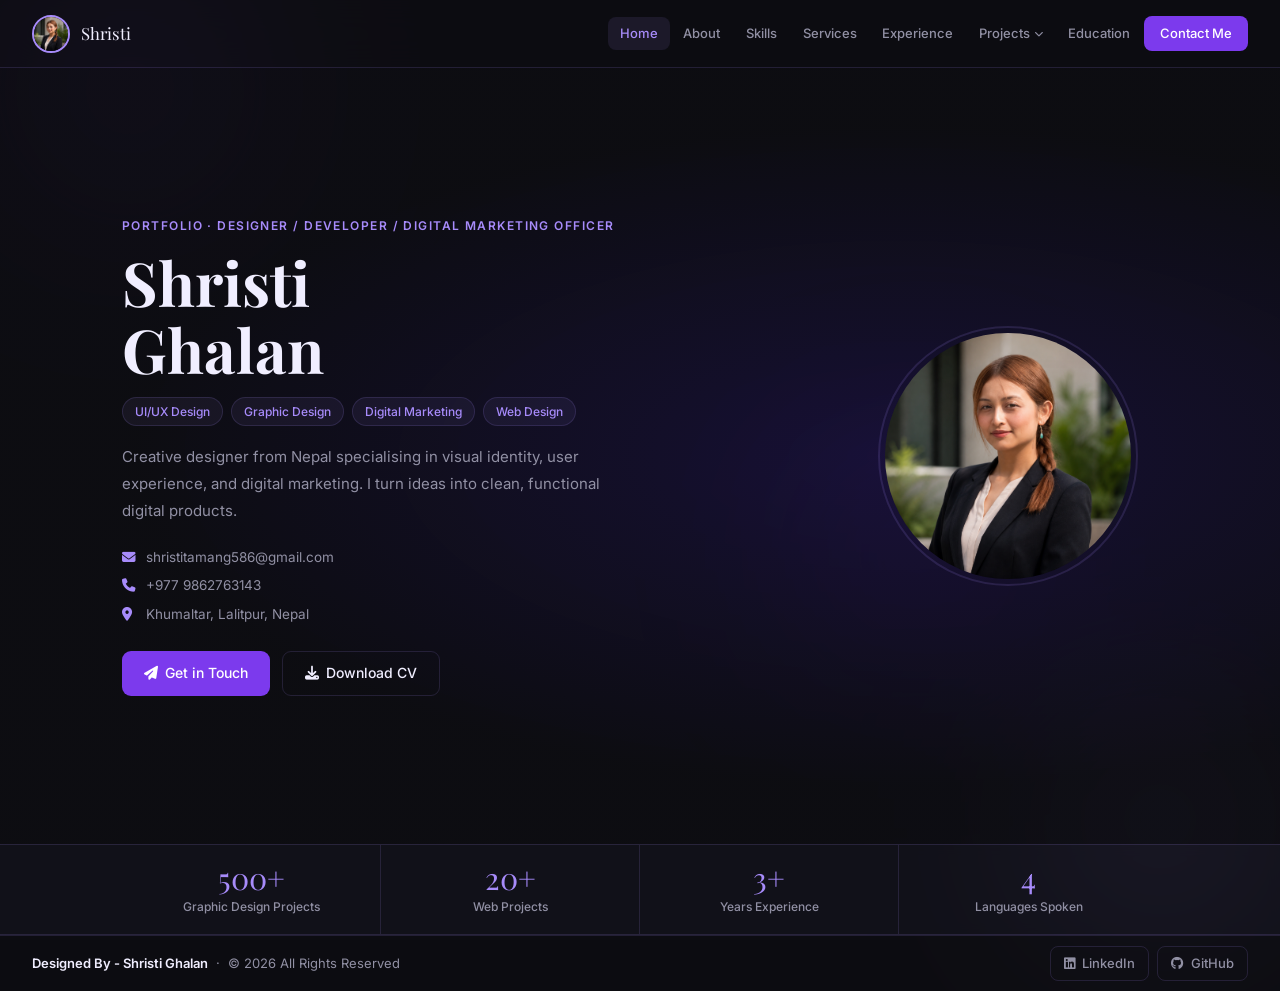
==== commit 2f3f5f37: "Update portfolio" ====
--- a/index.html
+++ b/index.html
@@ -18,7 +18,7 @@
 <nav>
   <span class="nav-brand" onclick="navigate('home')">
 <img src="images/profile-shristi.png" alt="Shristi" class="nav-avatar">
-    <span class="nav-name">Shristi Ghalan</span>
+    <span class="nav-name">Shristi </span>
   </span>
   <button class="hamburger" id="hamburger" aria-label="Toggle menu">
     <span></span><span></span><span></span>
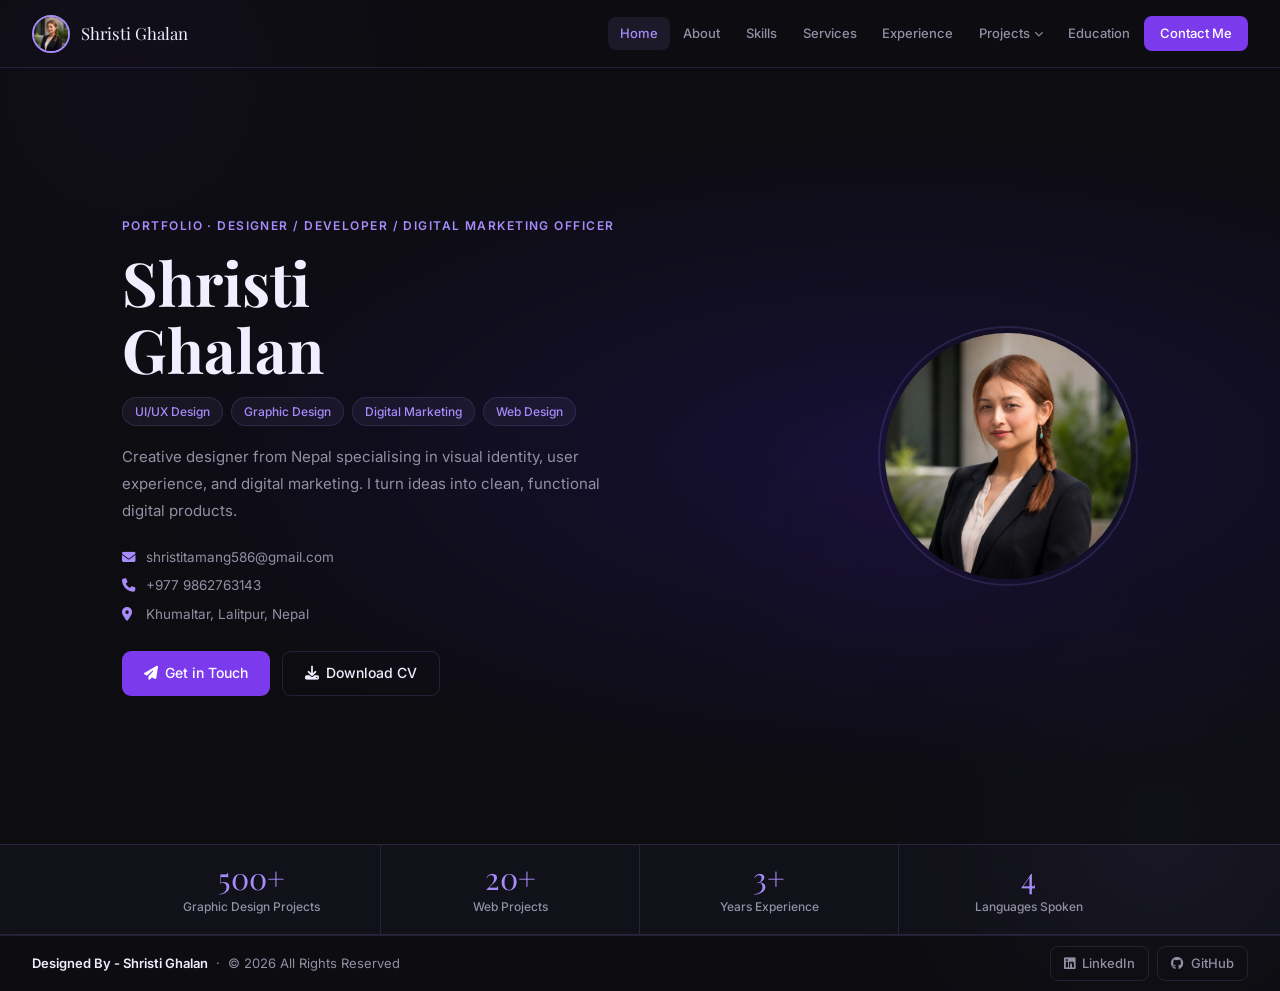
==== commit a0b31d08: "Describe your changes" ====
--- a/index.html
+++ b/index.html
@@ -18,7 +18,7 @@
 <nav>
   <span class="nav-brand" onclick="navigate('home')">
 <img src="images/profile-shristi.png" alt="Shristi" class="nav-avatar">
-    <span class="nav-name">Shristi </span>
+    <span class="nav-name">Shristi Ghalan</span>
   </span>
   <button class="hamburger" id="hamburger" aria-label="Toggle menu">
     <span></span><span></span><span></span>
@@ -99,7 +99,7 @@
       </div>
       <div style="display:flex;gap:12px;flex-wrap:wrap;">
         <a class="btn btn-primary" onclick="navigate('contact')"><i class="fas fa-paper-plane"></i> Get in Touch</a>
-        <a href="images/Shristi-Ghalan-CV.pdf" class="btn btn-outline" download><i class="fas fa-download"></i> Download CV</a>
+        <a href="images/Shristi.Ghalan.CV.pdf" class="btn btn-outline" download><i class="fas fa-download"></i> Download CV</a>
       </div>
     </div>
     <div>
@@ -137,7 +137,7 @@
       </div>
       <div style="margin-top:1.75rem;display:flex;gap:12px;flex-wrap:wrap;">
         <a class="btn btn-primary" onclick="navigate('contact')"><i class="fas fa-paper-plane"></i> Get in Touch</a>
-        <a href="images/Shristi-Ghalan-CV.pdf" class="btn btn-outline" download><i class="fas fa-download"></i> Download CV</a>
+        <a href="images/Shristi.Ghalan.CV.pdf" class="btn btn-outline" download><i class="fas fa-download"></i> Download CV</a>
       </div>
     </div>
     <div>
